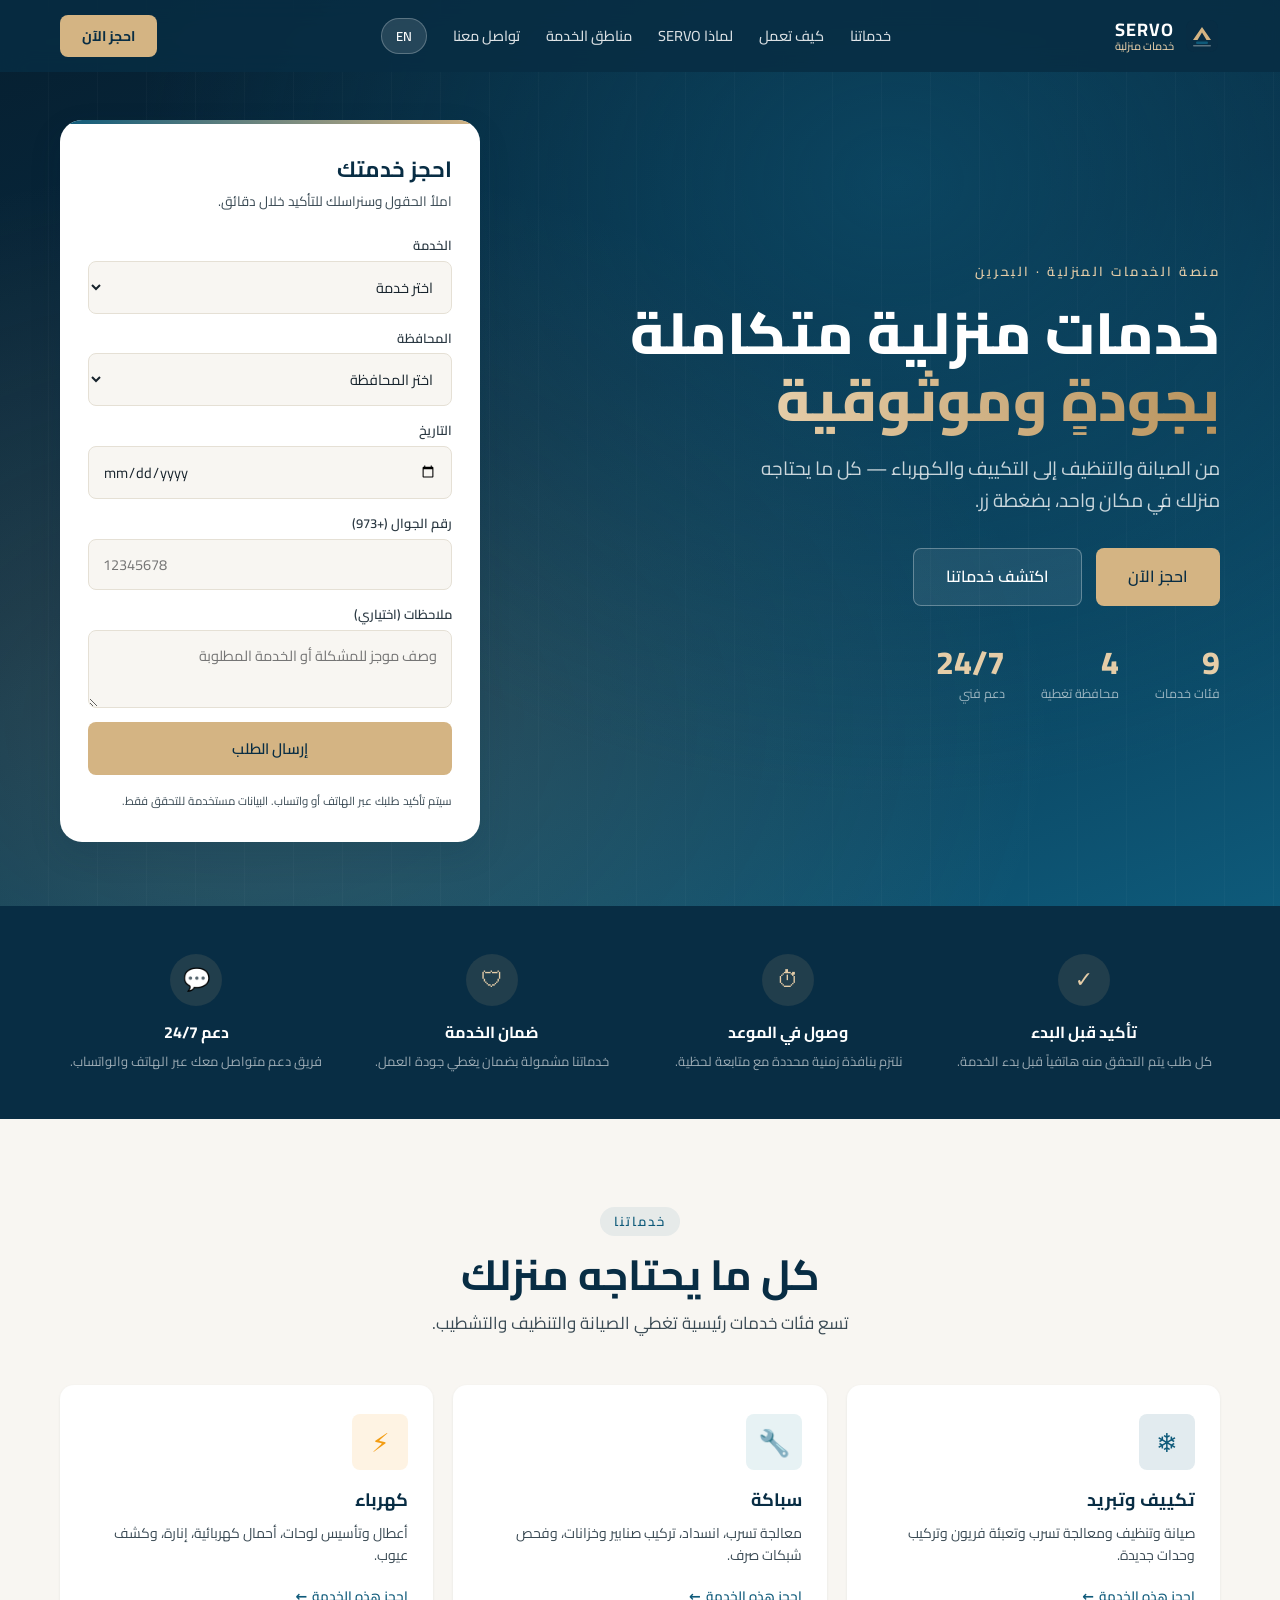
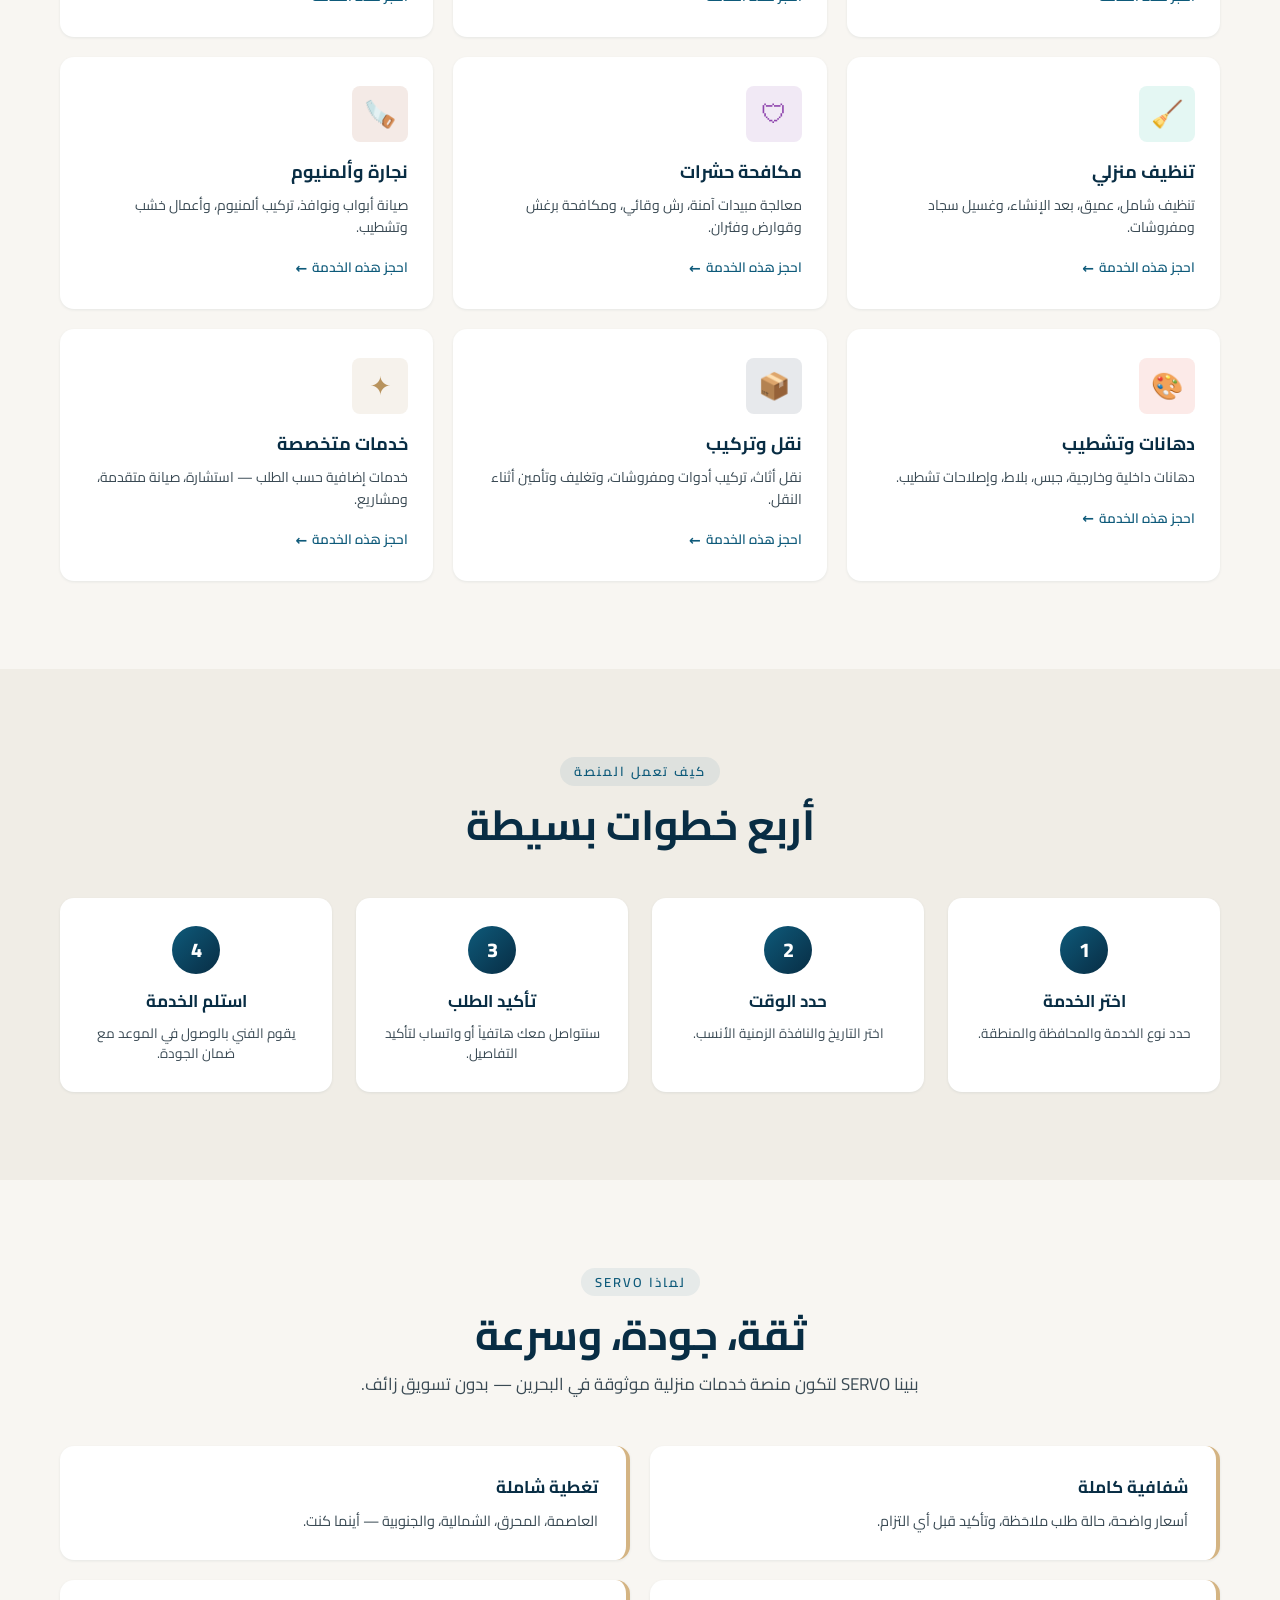
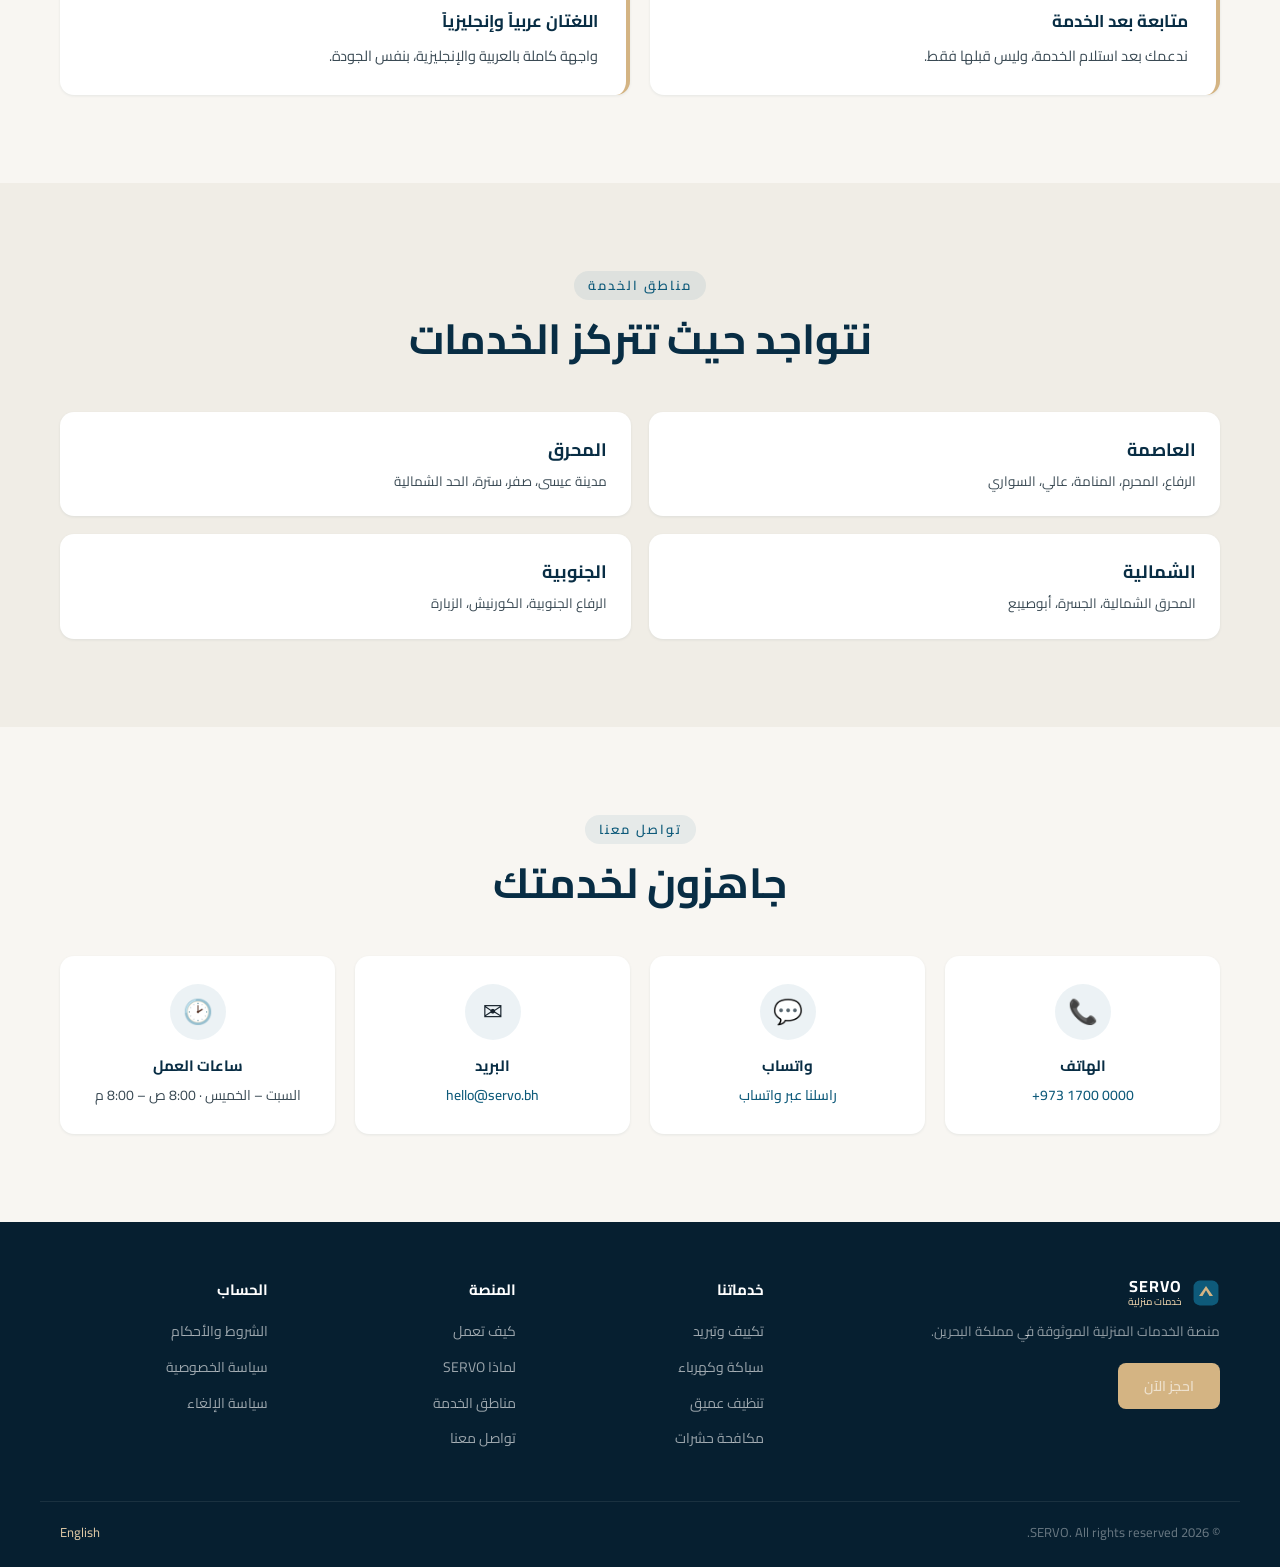
==== index.html @ f0cd1ce0 "init: SERVO homepage (AR+EN), booking widget, full design system" ====
<!DOCTYPE html>
<html lang="ar" dir="rtl">
<head>
  <meta charset="UTF-8" />
  <meta name="viewport" content="width=device-width, initial-scale=1.0" />
  <title>SERVO | خدمات منزلية متكاملة — البحرين</title>
  <meta name="description" content="SERVO — منصة خدمات منزلية متكاملة في البحرين. تكييف، سباكة، كهرباء، تنظيف، مكافحة حشرات، وخدمات أخرى. احجز الآن واحصل على خدمة موثوقة." />
  <link rel="preconnect" href="https://fonts.googleapis.com" />
  <link rel="preconnect" href="https://fonts.gstatic.com" crossorigin />
  <link href="https://fonts.googleapis.com/css2?family=Cairo:wght@400;500;600;700;800&family=Montserrat:wght@400;500;600;700&display=swap" rel="stylesheet" />
  <link rel="stylesheet" href="css/main.css" />
</head>
<body class="page-ar">

  <!-- ===== TOP NAV ===== -->
  <header class="site-header" id="siteHeader">
    <nav class="nav container">
      <a href="#" class="brand" aria-label="SERVO Home">
        <span class="brand-mark">
          <svg width="36" height="36" viewBox="0 0 36 36" fill="none" xmlns="http://www.w3.org/2000/svg" aria-hidden="true">
            <rect x="2" y="2" width="32" height="32" rx="8" fill="#082D44"/>
            <path d="M18 9 L27 22 H22.5 L18 14.5 L13.5 22 H9 L18 9 Z" fill="#D4B483"/>
            <rect x="12" y="23.5" width="12" height="2.5" rx="1.25" fill="#0E5A7A"/>
            <rect x="9" y="27" width="18" height="1.5" rx="0.75" fill="#F8F6F2" opacity="0.35"/>
          </svg>
        </span>
        <span class="brand-text">
          <strong>SERVO</strong>
          <small>خدمات منزلية</small>
        </span>
      </a>
      <button class="nav-toggle" id="navToggle" aria-label="فتح القائمة" aria-expanded="false">
        <span></span><span></span><span></span>
      </button>
      <div class="nav-links" id="navLinks">
        <a href="#services">خدماتنا</a>
        <a href="#how">كيف تعمل</a>
        <a href="#why">لماذا SERVO</a>
        <a href="#areas">مناطق الخدمة</a>
        <a href="#contact">تواصل معنا</a>
        <button class="lang-btn" id="arEnToggle" type="button">EN</button>
      </div>
      <a href="#booking" class="nav-cta">احجز الآن</a>
    </nav>
    <div class="nav-drawer" id="navDrawer">
      <a href="#services">خدماتنا</a>
      <a href="#how">كيف تعمل</a>
      <a href="#why">لماذا SERVO</a>
      <a href="#areas">مناطق الخدمة</a>
      <a href="#contact">تواصل معنا</a>
      <button class="lang-btn" type="button" onclick="location.href='en.html'">الإنجليزية</button>
    </div>
  </header>

  <main>

  <!-- ===== HERO ===== -->
  <section class="hero" id="top">
    <div class="hero-bg" aria-hidden="true"></div>
    <div class="container hero-inner">
      <div class="hero-copy">
        <span class="hero-eyebrow">منصة الخدمات المنزلية · البحرين</span>
        <h1>خدمات منزلية متكاملة<br/><span class="grad">بجودةٍ وموثوقية</span></h1>
        <p class="hero-sub">من الصيانة والتنظيف إلى التكييف والكهرباء — كل ما يحتاجه منزلك في مكان واحد، بضغطة زر.</p>
        <div class="hero-actions">
          <a href="#booking" class="btn btn-primary btn-lg">احجز الآن</a>
          <a href="#services" class="btn btn-ghost btn-lg">اكتشف خدماتنا</a>
        </div>
        <ul class="hero-stats" aria-label="مؤشرات الجودة">
          <li><strong>9</strong><span>فئات خدمات</span></li>
          <li><strong>4</strong><span>محافظة تغطية</span></li>
          <li><strong>24/7</strong><span>دعم فني</span></li>
        </ul>
      </div>

      <!-- Booking widget in hero -->
      <div class="hero-card" id="booking">
        <div class="hero-card-head">
          <h2>احجز خدمتك</h2>
          <p>املأ الحقول وسنراسلك للتأكيد خلال دقائق.</p>
        </div>
        <form id="heroBookingForm" class="hero-form" novalidate>
          <div class="field">
            <label for="bkService">الخدمة</label>
            <select id="bkService" required>
              <option value="" disabled selected>اختر خدمة</option>
              <option value="ac">تكييف وتبريد</option>
              <option value="plumbing">سباكة</option>
              <option value="electrical">كهرباء</option>
              <option value="cleaning">تنظيف منزلي</option>
              <option value="pest">مكافحة حشرات</option>
              <option value="carpentry">نجارة وألمنيوم</option>
              <option value="painting">دهانات وتشطيب</option>
              <option value="moving">نقل وتركيب</option>
              <option value="specialized">خدمات متخصصة</option>
            </select>
          </div>
          <div class="field">
            <label for="bkArea">المحافظة</label>
            <select id="bkArea" required>
              <option value="" disabled selected>اختر المحافظة</option>
              <option value="capital">العاصمة</option>
              <option value="muharraq">محرق</option>
              <option value="northern">الشمالية</option>
              <option value="southern">الجنوبية</option>
            </select>
          </div>
          <div class="field">
            <label for="bkDate">التاريخ</label>
            <input type="date" id="bkDate" required />
          </div>
          <div class="field">
            <label for="bkPhone">رقم الجوال (+973)</label>
            <input type="tel" id="bkPhone" inputmode="numeric" maxlength="8" placeholder="12345678" required pattern="\d{8}" />
          </div>
          <div class="field">
            <label for="bkNotes">ملاحظات (اختياري)</label>
            <textarea id="bkNotes" rows="2" placeholder="وصف موجز للمشكلة أو الخدمة المطلوبة"></textarea>
          </div>
          <button type="submit" class="btn btn-primary btn-block" id="bkSubmit">إرسال الطلب</button>
          <p class="field-note">سيتم تأكيد طلبك عبر الهاتف أو واتساب. البيانات مستخدمة للتحقق فقط.</p>
        </form>
      </div>
    </div>
  </section>

  <!-- ===== TRUST STRIP ===== -->
  <section class="trust" aria-label="لماذا تثق بنا">
    <div class="container trust-grid">
      <div class="trust-item">
        <span class="trust-icon">✓</span>
        <h3>تأكيد قبل البدء</h3>
        <p>كل طلب يتم التحقق منه هاتفياً قبل بدء الخدمة.</p>
      </div>
      <div class="trust-item">
        <span class="trust-icon">⏱</span>
        <h3>وصول في الموعد</h3>
        <p>نلتزم بنافذة زمنية محددة مع متابعة لحظية.</p>
      </div>
      <div class="trust-item">
        <span class="trust-icon">🛡</span>
        <h3>ضمان الخدمة</h3>
        <p>خدماتنا مشمولة بضمان يغطي جودة العمل.</p>
      </div>
      <div class="trust-item">
        <span class="trust-icon">💬</span>
        <h3>دعم 24/7</h3>
        <p>فريق دعم متواصل معك عبر الهاتف والواتساب.</p>
      </div>
    </div>
  </section>

  <!-- ===== SERVICES ===== -->
  <section class="section" id="services">
    <div class="container">
      <div class="sec-head">
        <span class="sec-eyebrow">خدماتنا</span>
        <h2>كل ما يحتاجه منزلك</h2>
        <p>تسع فئات خدمات رئيسية تغطي الصيانة والتنظيف والتشطيب.</p>
      </div>
      <div class="services-grid">
        <article class="svc-card" data-svc="ac">
          <div class="svc-ico" aria-hidden="true">❄</div>
          <h3>تكييف وتبريد</h3>
          <p>صيانة وتنظيف ومعالجة تسرب وتعبئة فريون وتركيب وحدات جديدة.</p>
          <a href="#booking" class="svc-link" data-svc="ac">احجز هذه الخدمة</a>
        </article>
        <article class="svc-card" data-svc="plumbing">
          <div class="svc-ico" aria-hidden="true">🔧</div>
          <h3>سباكة</h3>
          <p>معالجة تسرب، انسداد، تركيب صنابير وخزانات، وفحص شبكات صرف.</p>
          <a href="#booking" class="svc-link" data-svc="plumbing">احجز هذه الخدمة</a>
        </article>
        <article class="svc-card" data-svc="electrical">
          <div class="svc-ico" aria-hidden="true">⚡</div>
          <h3>كهرباء</h3>
          <p>أعطال وتأسيس لوحات، أحمال كهربائية، إنارة، وكشف عيوب.</p>
          <a href="#booking" class="svc-link" data-svc="electrical">احجز هذه الخدمة</a>
        </article>
        <article class="svc-card" data-svc="cleaning">
          <div class="svc-ico" aria-hidden="true">🧹</div>
          <h3>تنظيف منزلي</h3>
          <p>تنظيف شامل، عميق، بعد الإنشاء، وغسيل سجاد ومفروشات.</p>
          <a href="#booking" class="svc-link" data-svc="cleaning">احجز هذه الخدمة</a>
        </article>
        <article class="svc-card" data-svc="pest">
          <div class="svc-ico" aria-hidden="true">🛡</div>
          <h3>مكافحة حشرات</h3>
          <p>معالجة مبيدات آمنة، رش وقائي، ومكافحة برغش وقوارض وفئران.</p>
          <a href="#booking" class="svc-link" data-svc="pest">احجز هذه الخدمة</a>
        </article>
        <article class="svc-card" data-svc="carpentry">
          <div class="svc-ico" aria-hidden="true">🪚</div>
          <h3>نجارة وألمنيوم</h3>
          <p>صيانة أبواب ونوافذ، تركيب ألمنيوم، وأعمال خشب وتشطيب.</p>
          <a href="#booking" class="svc-link" data-svc="carpentry">احجز هذه الخدمة</a>
        </article>
        <article class="svc-card" data-svc="painting">
          <div class="svc-ico" aria-hidden="true">🎨</div>
          <h3>دهانات وتشطيب</h3>
          <p>دهانات داخلية وخارجية، جبس، بلاط، وإصلاحات تشطيب.</p>
          <a href="#booking" class="svc-link" data-svc="painting">احجز هذه الخدمة</a>
        </article>
        <article class="svc-card" data-svc="moving">
          <div class="svc-ico" aria-hidden="true">📦</div>
          <h3>نقل وتركيب</h3>
          <p>نقل أثاث، تركيب أدوات ومفروشات، وتغليف وتأمين أثناء النقل.</p>
          <a href="#booking" class="svc-link" data-svc="moving">احجز هذه الخدمة</a>
        </article>
        <article class="svc-card" data-svc="specialized">
          <div class="svc-ico" aria-hidden="true">✦</div>
          <h3>خدمات متخصصة</h3>
          <p>خدمات إضافية حسب الطلب — استشارة، صيانة متقدمة، ومشاريع.</p>
          <a href="#booking" class="svc-link" data-svc="specialized">احجز هذه الخدمة</a>
        </article>
      </div>
    </div>
  </section>

  <!-- ===== HOW IT WORKS ===== -->
  <section class="section section-alt" id="how">
    <div class="container">
      <div class="sec-head">
        <span class="sec-eyebrow">كيف تعمل المنصة</span>
        <h2>أربع خطوات بسيطة</h2>
      </div>
      <ol class="steps">
        <li class="step">
          <span class="step-num">1</span>
          <h3>اختر الخدمة</h3>
          <p>حدد نوع الخدمة والمحافظة والمنطقة.</p>
        </li>
        <li class="step">
          <span class="step-num">2</span>
          <h3>حدد الوقت</h3>
          <p>اختر التاريخ والنافذة الزمنية الأنسب.</p>
        </li>
        <li class="step">
          <span class="step-num">3</span>
          <h3>تأكيد الطلب</h3>
          <p>سنتواصل معك هاتفياً أو واتساب لتأكيد التفاصيل.</p>
        </li>
        <li class="step">
          <span class="step-num">4</span>
          <h3>استلم الخدمة</h3>
          <p>يقوم الفني بالوصول في الموعد مع ضمان الجودة.</p>
        </li>
      </ol>
    </div>
  </section>

  <!-- ===== WHY ===== -->
  <section class="section" id="why">
    <div class="container">
      <div class="sec-head">
        <span class="sec-eyebrow">لماذا SERVO</span>
        <h2>ثقة، جودة، وسرعة</h2>
        <p>بنينا SERVO لتكون منصة خدمات منزلية موثوقة في البحرين — بدون تسويق زائف.</p>
      </div>
      <div class="why-grid">
        <div class="why-item">
          <h3>شفافية كاملة</h3>
          <p>أسعار واضحة، حالة طلب ملاحَظة، وتأكيد قبل أي التزام.</p>
        </div>
        <div class="why-item">
          <h3>تغطية شاملة</h3>
          <p>العاصمة، المحرق، الشمالية، والجنوبية — أينما كنت.</p>
        </div>
        <div class="why-item">
          <h3>متابعة بعد الخدمة</h3>
          <p>ندعمك بعد استلام الخدمة، وليس قبلها فقط.</p>
        </div>
        <div class="why-item">
          <h3>اللغتان عربياً وإنجليزياً</h3>
          <p>واجهة كاملة بالعربية والإنجليزية، بنفس الجودة.</p>
        </div>
      </div>
    </div>
  </section>

  <!-- ===== AREAS ===== -->
  <section class="section section-alt" id="areas">
    <div class="container">
      <div class="sec-head">
        <span class="sec-eyebrow">مناطق الخدمة</span>
        <h2>نتواجد حيث تتركز الخدمات</h2>
      </div>
      <div class="areas-grid">
        <div class="area"><h3>العاصمة</h3><p>الرفاع، المحرم، المنامة، عالي، السواري</p></div>
        <div class="area"><h3>المحرق</h3><p>مدينة عيسى، صفر، سترة، الحد الشمالية</p></div>
        <div class="area"><h3>الشمالية</h3><p>المحرق الشمالية، الجسرة، أبوصيبع</p></div>
        <div class="area"><h3>الجنوبية</h3><p>الرفاع الجنوبية، الكورنيش، الزبارة</p></div>
      </div>
    </div>
  </section>

  <!-- ===== CONTACT ===== -->
  <section class="section" id="contact">
    <div class="container contact">
      <div class="sec-head sec-center">
        <span class="sec-eyebrow">تواصل معنا</span>
        <h2>جاهزون لخدمتك</h2>
      </div>
      <div class="contact-grid">
        <div class="contact-item">
          <span class="c-ico">📞</span>
          <h3>الهاتف</h3>
          <p><a href="tel:+973-1700-0000" dir="ltr" style="unicode-bidi:plaintext;">+973 1700 0000</a></p>
        </div>
        <div class="contact-item">
          <span class="c-ico">💬</span>
          <h3>واتساب</h3>
          <p><a href="https://wa.me/97317000000" target="_blank" rel="noopener">راسلنا عبر واتساب</a></p>
        </div>
        <div class="contact-item">
          <span class="c-ico">✉</span>
          <h3>البريد</h3>
          <p><a href="mailto:hello@servo.bh">hello@servo.bh</a></p>
        </div>
        <div class="contact-item">
          <span class="c-ico">🕑</span>
          <h3>ساعات العمل</h3>
          <p>السبت – الخميس · 8:00 ص – 8:00 م</p>
        </div>
      </div>
    </div>
  </section>

  </main>

  <!-- ===== FOOTER ===== -->
  <footer class="site-footer">
    <div class="container footer-grid">
      <div class="f-col f-brand">
        <div class="brand brand-sm">
          <span class="brand-mark">
            <svg width="28" height="28" viewBox="0 0 36 36" fill="none" xmlns="http://www.w3.org/2000/svg" aria-hidden="true">
              <rect x="2" y="2" width="32" height="32" rx="8" fill="#0E5A7A"/>
              <path d="M18 9 L27 22 H22.5 L18 14.5 L13.5 22 H9 L18 9 Z" fill="#D4B483"/>
            </svg>
          </span>
          <span class="brand-text"><strong>SERVO</strong><small>خدمات منزلية</small></span>
        </div>
        <p class="f-tag">منصة الخدمات المنزلية الموثوقة في مملكة البحرين.</p>
        <div class="f-cta"><a href="#booking" class="btn btn-primary">احجز الآن</a></div>
      </div>
      <div class="f-col">
        <h4>خدماتنا</h4>
        <ul>
          <li><a href="#services">تكييف وتبريد</a></li>
          <li><a href="#services">سباكة وكهرباء</a></li>
          <li><a href="#services">تنظيف عميق</a></li>
          <li><a href="#services">مكافحة حشرات</a></li>
        </ul>
      </div>
      <div class="f-col">
        <h4>المنصة</h4>
        <ul>
          <li><a href="#how">كيف تعمل</a></li>
          <li><a href="#why">لماذا SERVO</a></li>
          <li><a href="#areas">مناطق الخدمة</a></li>
          <li><a href="#contact">تواصل معنا</a></li>
        </ul>
      </div>
      <div class="f-col">
        <h4>الحساب</h4>
        <ul>
          <li><a href="#">الشروط والأحكام</a></li>
          <li><a href="#">سياسة الخصوصية</a></li>
          <li><a href="#">سياسة الإلغاء</a></li>
        </ul>
      </div>
    </div>
    <div class="f-bottom container">
      <p>© 2026 SERVO. All rights reserved.</p>
      <p class="f-en"><a href="en.html">English</a></p>
    </div>
  </footer>

  <script src="js/main.js"></script>
</body>
</html>
---- css/main.css ----
:root {
  --navy: #082D44;
  --teal: #0E5A7A;
  --sand: #D4B483;
  --warm: #F8F6F2;
  --charcoal: #17232C;
  --navy-700: #0A3A54;
  --navy-800: #082D44;
  --navy-900: #061F30;
  --teal-400: #3B8FA6;
  --sand-300: #E5CDA8;
  --sand-400: #D4B483;
  --sand-500: #B8935D;
  --warm-100: #F8F6F2;
  --warm-200: #F0EDE6;
  --warm-300: #E5E0D5;
  --charcoal-600: #3A4A54;
  --charcoal-700: #2A3842;
  --charcoal-800: #17232C;
  --white: #FFFFFF;
  --error: #C0392B;
  --success: #1E8E5A;
  --info: #2980B9;

  --font-en: 'Montserrat', system-ui, sans-serif;
  --font-ar: 'Cairo', system-ui, sans-serif;

  --shadow-sm: 0 1px 3px rgba(8,45,68,0.08);
  --shadow-md: 0 4px 16px rgba(8,45,68,0.10);
  --shadow-lg: 0 12px 32px rgba(8,45,68,0.14);

  --radius-sm: 8px;
  --radius-md: 14px;
  --radius-lg: 22px;

  --container: 1200px;
  --header-h: 72px;
}

*, *::before, *::after { box-sizing: border-box; margin: 0; padding: 0; }

html { scroll-behavior: smooth; }

body {
  font-family: var(--font-en);
  background: var(--warm-100);
  color: var(--charcoal-800);
  line-height: 1.6;
  -webkit-font-smoothing: antialiased;
  font-size: 16px;
}

body.page-ar {
  font-family: var(--font-ar);
}

/* ===== LAYOUT ===== */
.container {
  width: 100%;
  max-width: var(--container);
  margin-inline: auto;
  padding-inline: 20px;
}

.section {
  padding: 88px 0;
}

.section-alt {
  background: var(--warm-200);
}

.sec-head {
  text-align: center;
  margin-bottom: 48px;
  max-width: 680px;
  margin-inline: auto;
}

.sec-eyebrow {
  display: inline-block;
  font-size: 13px;
  font-weight: 600;
  letter-spacing: 2px;
  text-transform: uppercase;
  color: var(--teal);
  background: rgba(14,90,122,0.08);
  padding: 4px 14px;
  border-radius: 20px;
  margin-bottom: 14px;
}

.sec-head h2 {
  font-size: clamp(28px, 4.5vw, 42px);
  font-weight: 700;
  color: var(--navy);
  line-height: 1.2;
}

.sec-head p {
  color: var(--charcoal-600);
  margin-top: 10px;
  font-size: 17px;
}

/* ===== HEADER ===== */
.site-header {
  position: fixed;
  top: 0; left: 0; right: 0;
  height: var(--header-h);
  background: rgba(8,45,68,0.85);
  backdrop-filter: blur(12px);
  -webkit-backdrop-filter: blur(12px);
  z-index: 100;
  transition: background 0.3s ease;
}

.site-header.scrolled {
  background: var(--navy);
  box-shadow: var(--shadow-md);
}

.nav {
  height: var(--header-h);
  display: flex;
  align-items: center;
  justify-content: space-between;
  gap: 24px;
}

.brand {
  display: flex;
  align-items: center;
  gap: 10px;
  text-decoration: none;
}

.brand-mark svg { display: block; }

.brand-text {
  display: flex;
  flex-direction: column;
  line-height: 1.1;
}

.brand-text strong {
  color: var(--white);
  font-size: 18px;
  font-weight: 700;
  letter-spacing: 1px;
}

.brand-text small {
  color: var(--sand-300);
  font-size: 11px;
  font-weight: 500;
}

.brand-sm .brand-text strong { font-size: 16px; }
.brand-sm .brand-text small { font-size: 10px; }

.nav-links {
  display: flex;
  align-items: center;
  gap: 26px;
}

.nav-links a {
  color: rgba(255,255,255,0.85);
  text-decoration: none;
  font-size: 14.5px;
  font-weight: 500;
  transition: color 0.2s;
}

.nav-links a:hover { color: var(--sand-300); }

.lang-btn {
  background: rgba(255,255,255,0.12);
  border: 1px solid rgba(255,255,255,0.25);
  color: var(--white);
  font-family: inherit;
  font-size: 13px;
  font-weight: 600;
  padding: 5px 14px;
  border-radius: 20px;
  cursor: pointer;
  transition: background 0.2s;
}

.lang-btn:hover { background: rgba(255,255,255,0.22); }

.nav-cta {
  background: var(--sand-400);
  color: var(--navy);
  text-decoration: none;
  font-size: 14px;
  font-weight: 700;
  padding: 10px 22px;
  border-radius: var(--radius-sm);
  transition: background 0.2s, transform 0.2s;
}

.nav-cta:hover {
  background: var(--sand-300);
  transform: translateY(-1px);
}

.nav-toggle {
  display: none;
  flex-direction: column;
  gap: 5px;
  background: none;
  border: none;
  cursor: pointer;
  padding: 6px;
}

.nav-toggle span {
  width: 24px;
  height: 2.5px;
  background: var(--white);
  border-radius: 2px;
  transition: transform 0.3s, opacity 0.3s;
}

.nav-toggle[aria-expanded="true"] span:nth-child(1) {
  transform: translateY(7.5px) rotate(45deg);
}
.nav-toggle[aria-expanded="true"] span:nth-child(2) {
  opacity: 0;
}
.nav-toggle[aria-expanded="true"] span:nth-child(3) {
  transform: translateY(-7.5px) rotate(-45deg);
}

.nav-drawer {
  display: none;
  flex-direction: column;
  gap: 0;
  background: var(--navy-900);
  padding: 0 20px 24px;
  overflow: hidden;
  max-height: 0;
  transition: max-height 0.35s ease, padding 0.35s ease;
}

.nav-drawer.open {
  max-height: 400px;
  padding: 8px 20px 24px;
}

.nav-drawer a, .nav-drawer .lang-btn {
  color: rgba(255,255,255,0.85);
  text-decoration: none;
  font-size: 16px;
  font-weight: 500;
  padding: 12px 0;
  border-bottom: 1px solid rgba(255,255,255,0.08);
  display: block;
}

.nav-drawer a:hover { color: var(--sand-300); }

.nav-drawer .lang-btn {
  background: none;
  border: none;
  width: 100%;
  text-align: start;
  font-size: 15px;
}

/* ===== HERO ===== */
.hero {
  position: relative;
  min-height: calc(100vh - var(--header-h));
  padding: calc(var(--header-h) + 48px) 0 64px;
  overflow: hidden;
  display: flex;
  align-items: center;
}

.hero-bg {
  position: absolute;
  inset: 0;
  background:
    radial-gradient(ellipse at 70% 20%, rgba(14,90,122,0.55) 0%, transparent 60%),
    radial-gradient(ellipse at 20% 80%, rgba(212,180,131,0.18) 0%, transparent 55%),
    linear-gradient(160deg, var(--navy-900) 0%, var(--navy) 45%, var(--teal) 100%);
  z-index: 0;
}

.hero-bg::after {
  content: '';
  position: absolute;
  inset: 0;
  background-image:
    repeating-linear-gradient(
      90deg,
      transparent,
      transparent 48px,
      rgba(255,255,255,0.025) 48px,
      rgba(255,255,255,0.025) 49px
    );
}

.hero-inner {
  position: relative;
  z-index: 1;
  display: grid;
  grid-template-columns: 1fr 420px;
  gap: 48px;
  align-items: center;
}

.hero-eyebrow {
  display: inline-block;
  font-size: 13px;
  font-weight: 600;
  letter-spacing: 2.5px;
  text-transform: uppercase;
  color: var(--sand-300);
  margin-bottom: 18px;
  opacity: 0;
  animation: fadeUp 0.6s 0.1s ease forwards;
}

.hero-copy h1 {
  font-size: clamp(34px, 5.5vw, 58px);
  font-weight: 800;
  color: var(--white);
  line-height: 1.15;
  margin-bottom: 18px;
  opacity: 0;
  animation: fadeUp 0.6s 0.25s ease forwards;
}

.hero-copy h1 .grad {
  background: linear-gradient(90deg, var(--sand-300), var(--sand-500));
  -webkit-background-clip: text;
  background-clip: text;
  -webkit-text-fill-color: transparent;
}

.hero-sub {
  color: rgba(255,255,255,0.78);
  font-size: clamp(15px, 2vw, 19px);
  line-height: 1.7;
  margin-bottom: 32px;
  max-width: 500px;
  opacity: 0;
  animation: fadeUp 0.6s 0.4s ease forwards;
}

.hero-actions {
  display: flex;
  gap: 14px;
  flex-wrap: wrap;
  margin-bottom: 40px;
  opacity: 0;
  animation: fadeUp 0.6s 0.55s ease forwards;
}

.hero-stats {
  display: flex;
  gap: 36px;
  list-style: none;
  opacity: 0;
  animation: fadeUp 0.6s 0.7s ease forwards;
}

.hero-stats li {
  display: flex;
  flex-direction: column;
}

.hero-stats strong {
  font-size: 32px;
  font-weight: 800;
  color: var(--sand-300);
  line-height: 1;
}

.hero-stats span {
  font-size: 12.5px;
  color: rgba(255,255,255,0.6);
  margin-top: 6px;
}

/* ===== BUTTONS ===== */
.btn {
  display: inline-flex;
  align-items: center;
  justify-content: center;
  gap: 8px;
  font-family: inherit;
  font-weight: 600;
  font-size: 15px;
  padding: 12px 26px;
  border-radius: var(--radius-sm);
  border: none;
  cursor: pointer;
  text-decoration: none;
  transition: all 0.2s ease;
}

.btn-lg {
  padding: 15px 32px;
  font-size: 16px;
}

.btn-primary {
  background: var(--sand-400);
  color: var(--navy);
}

.btn-primary:hover {
  background: var(--sand-300);
  transform: translateY(-2px);
  box-shadow: var(--shadow-lg);
}

.btn-ghost {
  background: rgba(255,255,255,0.08);
  color: var(--white);
  border: 1.5px solid rgba(255,255,255,0.3);
}

.btn-ghost:hover {
  background: rgba(255,255,255,0.15);
  border-color: rgba(255,255,255,0.5);
}

.btn-block {
  width: 100%;
}

/* ===== HERO CARD / BOOKING ===== */
.hero-card {
  background: var(--white);
  border-radius: var(--radius-lg);
  box-shadow: var(--shadow-lg);
  padding: 32px 28px;
  opacity: 0;
  animation: fadeUp 0.6s 0.5s ease forwards;
  position: relative;
  overflow: hidden;
}

.hero-card::before {
  content: '';
  position: absolute;
  top: 0; left: 0; right: 0;
  height: 4px;
  background: linear-gradient(90deg, var(--teal), var(--sand-400));
}

.hero-card-head {
  margin-bottom: 22px;
}

.hero-card-head h2 {
  font-size: 22px;
  font-weight: 700;
  color: var(--navy);
}

.hero-card-head p {
  font-size: 13.5px;
  color: var(--charcoal-600);
  margin-top: 4px;
}

.hero-form {
  display: flex;
  flex-direction: column;
  gap: 14px;
}

.field {
  display: flex;
  flex-direction: column;
  gap: 5px;
}

.field label {
  font-size: 13px;
  font-weight: 600;
  color: var(--charcoal-700);
}

.field select,
.field input,
.field textarea {
  font-family: inherit;
  font-size: 14.5px;
  padding: 11px 14px;
  border: 1.5px solid var(--warm-300);
  border-radius: var(--radius-sm);
  background: var(--warm-100);
  color: var(--charcoal-800);
  transition: border-color 0.2s, box-shadow 0.2s;
  outline: none;
}

.field select:focus,
.field input:focus,
.field textarea:focus {
  border-color: var(--teal);
  box-shadow: 0 0 0 3px rgba(14,90,122,0.1);
}

.field input[type="tel"] {
  direction: ltr;
  text-align: start;
}

.field-note {
  font-size: 11.5px;
  color: var(--charcoal-600);
  line-height: 1.5;
  margin-top: 4px;
}

.form-success {
  background: rgba(30,142,90,0.08);
  border: 1.5px solid var(--success);
  border-radius: var(--radius-sm);
  padding: 16px;
  text-align: center;
}

.form-success strong {
  color: var(--success);
  display: block;
  font-size: 16px;
  margin-bottom: 4px;
}

.form-success p {
  font-size: 13px;
  color: var(--charcoal-600);
}

.form-success .ref {
  display: inline-block;
  background: var(--success);
  color: white;
  font-family: monospace;
  font-size: 14px;
  font-weight: 700;
  padding: 6px 14px;
  border-radius: 6px;
  margin: 8px 0;
}

/* ===== TRUST STRIP ===== */
.trust {
  background: var(--navy);
  padding: 48px 0;
}

.trust-grid {
  display: grid;
  grid-template-columns: repeat(4, 1fr);
  gap: 24px;
}

.trust-item {
  text-align: center;
}

.trust-icon {
  display: inline-flex;
  align-items: center;
  justify-content: center;
  width: 52px;
  height: 52px;
  border-radius: 50%;
  background: rgba(212,180,131,0.12);
  color: var(--sand-300);
  font-size: 22px;
  margin-bottom: 14px;
}

.trust-item h3 {
  color: var(--white);
  font-size: 16px;
  font-weight: 700;
  margin-bottom: 6px;
}

.trust-item p {
  color: rgba(255,255,255,0.6);
  font-size: 13px;
  line-height: 1.5;
}

/* ===== SERVICES ===== */
.services-grid {
  display: grid;
  grid-template-columns: repeat(3, 1fr);
  gap: 20px;
}

.svc-card {
  background: var(--white);
  border-radius: var(--radius-md);
  padding: 28px 24px;
  box-shadow: var(--shadow-sm);
  border: 1.5px solid transparent;
  transition: all 0.25s ease;
  cursor: pointer;
}

.svc-card:hover {
  transform: translateY(-4px);
  box-shadow: var(--shadow-md);
  border-color: var(--sand-400);
}

.svc-card[data-svc="ac"] { --accent: var(--teal); }
.svc-card[data-svc="plumbing"] { --accent: #3B8FA6; }
.svc-card[data-svc="electrical"] { --accent: #F39C12; }
.svc-card[data-svc="cleaning"] { --accent: #1ABC9C; }
.svc-card[data-svc="pest"] { --accent: #8E44AD; }
.svc-card[data-svc="carpentry"] { --accent: #A0522D; }
.svc-card[data-svc="painting"] { --accent: #E74C3C; }
.svc-card[data-svc="moving"] { --accent: #34495E; }
.svc-card[data-svc="specialized"] { --accent: var(--sand-500); }

.svc-ico {
  display: inline-flex;
  align-items: center;
  justify-content: center;
  width: 56px;
  height: 56px;
  border-radius: var(--radius-sm);
  font-size: 26px;
  margin-bottom: 16px;
  background: color-mix(in srgb, var(--accent) 12%, white);
  color: var(--accent);
}

.svc-card h3 {
  font-size: 18px;
  font-weight: 700;
  color: var(--navy);
  margin-bottom: 8px;
}

.svc-card p {
  font-size: 14px;
  color: var(--charcoal-600);
  line-height: 1.55;
  margin-bottom: 16px;
}

.svc-link {
  font-size: 13.5px;
  font-weight: 600;
  color: var(--teal);
  text-decoration: none;
  display: inline-flex;
  align-items: center;
  gap: 5px;
}

.svc-link::after {
  content: '\2192';
  font-size: 14px;
  transition: transform 0.2s;
}

.svc-link:hover::after {
  transform: translateX(4px);
}

body.page-ar .svc-link::after {
  content: '\2190';
}

body.page-ar .svc-link:hover::after {
  transform: translateX(-4px);
}

/* ===== HOW IT WORKS ===== */
.steps {
  display: grid;
  grid-template-columns: repeat(4, 1fr);
  gap: 24px;
  list-style: none;
}

.step {
  background: var(--white);
  border-radius: var(--radius-md);
  padding: 28px 22px;
  text-align: center;
  box-shadow: var(--shadow-sm);
  position: relative;
}

.step-num {
  display: inline-flex;
  align-items: center;
  justify-content: center;
  width: 48px;
  height: 48px;
  border-radius: 50%;
  background: linear-gradient(135deg, var(--teal), var(--navy));
  color: var(--white);
  font-size: 20px;
  font-weight: 800;
  margin-bottom: 14px;
}

.step h3 {
  font-size: 17px;
  font-weight: 700;
  color: var(--navy);
  margin-bottom: 8px;
}

.step p {
  font-size: 13.5px;
  color: var(--charcoal-600);
  line-height: 1.5;
}

/* ===== WHY ===== */
.why-grid {
  display: grid;
  grid-template-columns: repeat(2, 1fr);
  gap: 20px;
}

.why-item {
  background: var(--white);
  border-radius: var(--radius-md);
  padding: 28px;
  box-shadow: var(--shadow-sm);
  border-inline-start: 4px solid var(--sand-400);
}

.why-item h3 {
  font-size: 17px;
  font-weight: 700;
  color: var(--navy);
  margin-bottom: 8px;
}

.why-item p {
  font-size: 14.5px;
  color: var(--charcoal-600);
  line-height: 1.6;
}

/* ===== AREAS ===== */
.areas-grid {
  display: grid;
  grid-template-columns: repeat(2, 1fr);
  gap: 18px;
}

.area {
  background: var(--white);
  border-radius: var(--radius-md);
  padding: 24px;
  box-shadow: var(--shadow-sm);
  display: flex;
  flex-direction: column;
  gap: 6px;
}

.area h3 {
  font-size: 18px;
  font-weight: 700;
  color: var(--navy);
}

.area p {
  font-size: 13.5px;
  color: var(--charcoal-600);
}

/* ===== CONTACT ===== */
.contact-grid {
  display: grid;
  grid-template-columns: repeat(4, 1fr);
  gap: 20px;
}

.contact-item {
  background: var(--white);
  border-radius: var(--radius-md);
  padding: 28px 24px;
  text-align: center;
  box-shadow: var(--shadow-sm);
}

.c-ico {
  display: inline-flex;
  align-items: center;
  justify-content: center;
  width: 56px;
  height: 56px;
  border-radius: 50%;
  background: rgba(14,90,122,0.08);
  font-size: 24px;
  margin-bottom: 14px;
}

.contact-item h3 {
  font-size: 15px;
  font-weight: 700;
  color: var(--navy);
  margin-bottom: 6px;
}

.contact-item p {
  font-size: 14px;
  color: var(--charcoal-600);
}

.contact-item a {
  color: var(--teal);
  text-decoration: none;
  font-weight: 500;
}

.contact-item a:hover { text-decoration: underline; }

/* ===== FOOTER ===== */
.site-footer {
  background: var(--navy-900);
  color: rgba(255,255,255,0.7);
  padding: 56px 0 24px;
}

.footer-grid {
  display: grid;
  grid-template-columns: 2fr 1fr 1fr 1fr;
  gap: 40px;
  padding-bottom: 40px;
  border-bottom: 1px solid rgba(255,255,255,0.08);
}

.f-col h4 {
  color: var(--white);
  font-size: 15px;
  font-weight: 700;
  margin-bottom: 16px;
}

.f-col ul {
  list-style: none;
}

.f-col li {
  margin-bottom: 10px;
}

.f-col a {
  color: rgba(255,255,255,0.6);
  text-decoration: none;
  font-size: 14px;
  transition: color 0.2s;
}

.f-col a:hover { color: var(--sand-300); }

.f-tag {
  font-size: 13.5px;
  line-height: 1.6;
  margin: 14px 0 20px;
  color: rgba(255,255,255,0.55);
}

.f-bottom {
  display: flex;
  justify-content: space-between;
  align-items: center;
  padding-top: 20px;
  font-size: 13px;
  color: rgba(255,255,255,0.4);
}

.f-bottom a {
  color: var(--sand-300);
  text-decoration: none;
}

.f-bottom a:hover { text-decoration: underline; }

/* ===== ANIMATIONS ===== */
@keyframes fadeUp {
  from { opacity: 0; transform: translateY(20px); }
  to   { opacity: 1; transform: translateY(0); }
}

/* ===== RESPONSIVE ===== */
@media (max-width: 1024px) {
  .hero-inner {
    grid-template-columns: 1fr;
    gap: 36px;
  }

  .hero-card {
    max-width: 480px;
    margin-inline: auto;
  }

  .services-grid {
    grid-template-columns: repeat(2, 1fr);
  }

  .steps {
    grid-template-columns: repeat(2, 1fr);
  }

  .trust-grid {
    grid-template-columns: repeat(2, 1fr);
  }

  .contact-grid {
    grid-template-columns: repeat(2, 1fr);
  }
}

@media (max-width: 768px) {
  .nav-links {
    display: none;
  }

  .nav-cta {
    display: none;
  }

  .nav-toggle {
    display: flex;
  }

  .nav-drawer {
    display: flex;
  }

  .section {
    padding: 64px 0;
  }

  .services-grid {
    grid-template-columns: 1fr;
  }

  .steps {
    grid-template-columns: 1fr;
  }

  .why-grid {
    grid-template-columns: 1fr;
  }

  .areas-grid {
    grid-template-columns: 1fr;
  }

  .trust-grid {
    grid-template-columns: 1fr;
  }

  .contact-grid {
    grid-template-columns: 1fr;
  }

  .footer-grid {
    grid-template-columns: 1fr 1fr;
    gap: 28px;
  }

  .hero {
    padding-top: calc(var(--header-h) + 28px);
    min-height: auto;
  }

  .hero-stats {
    gap: 24px;
  }

  .hero-stats strong {
    font-size: 24px;
  }
}

@media (max-width: 480px) {
  .footer-grid {
    grid-template-columns: 1fr;
  }

  .f-bottom {
    flex-direction: column;
    gap: 10px;
    text-align: center;
  }
}
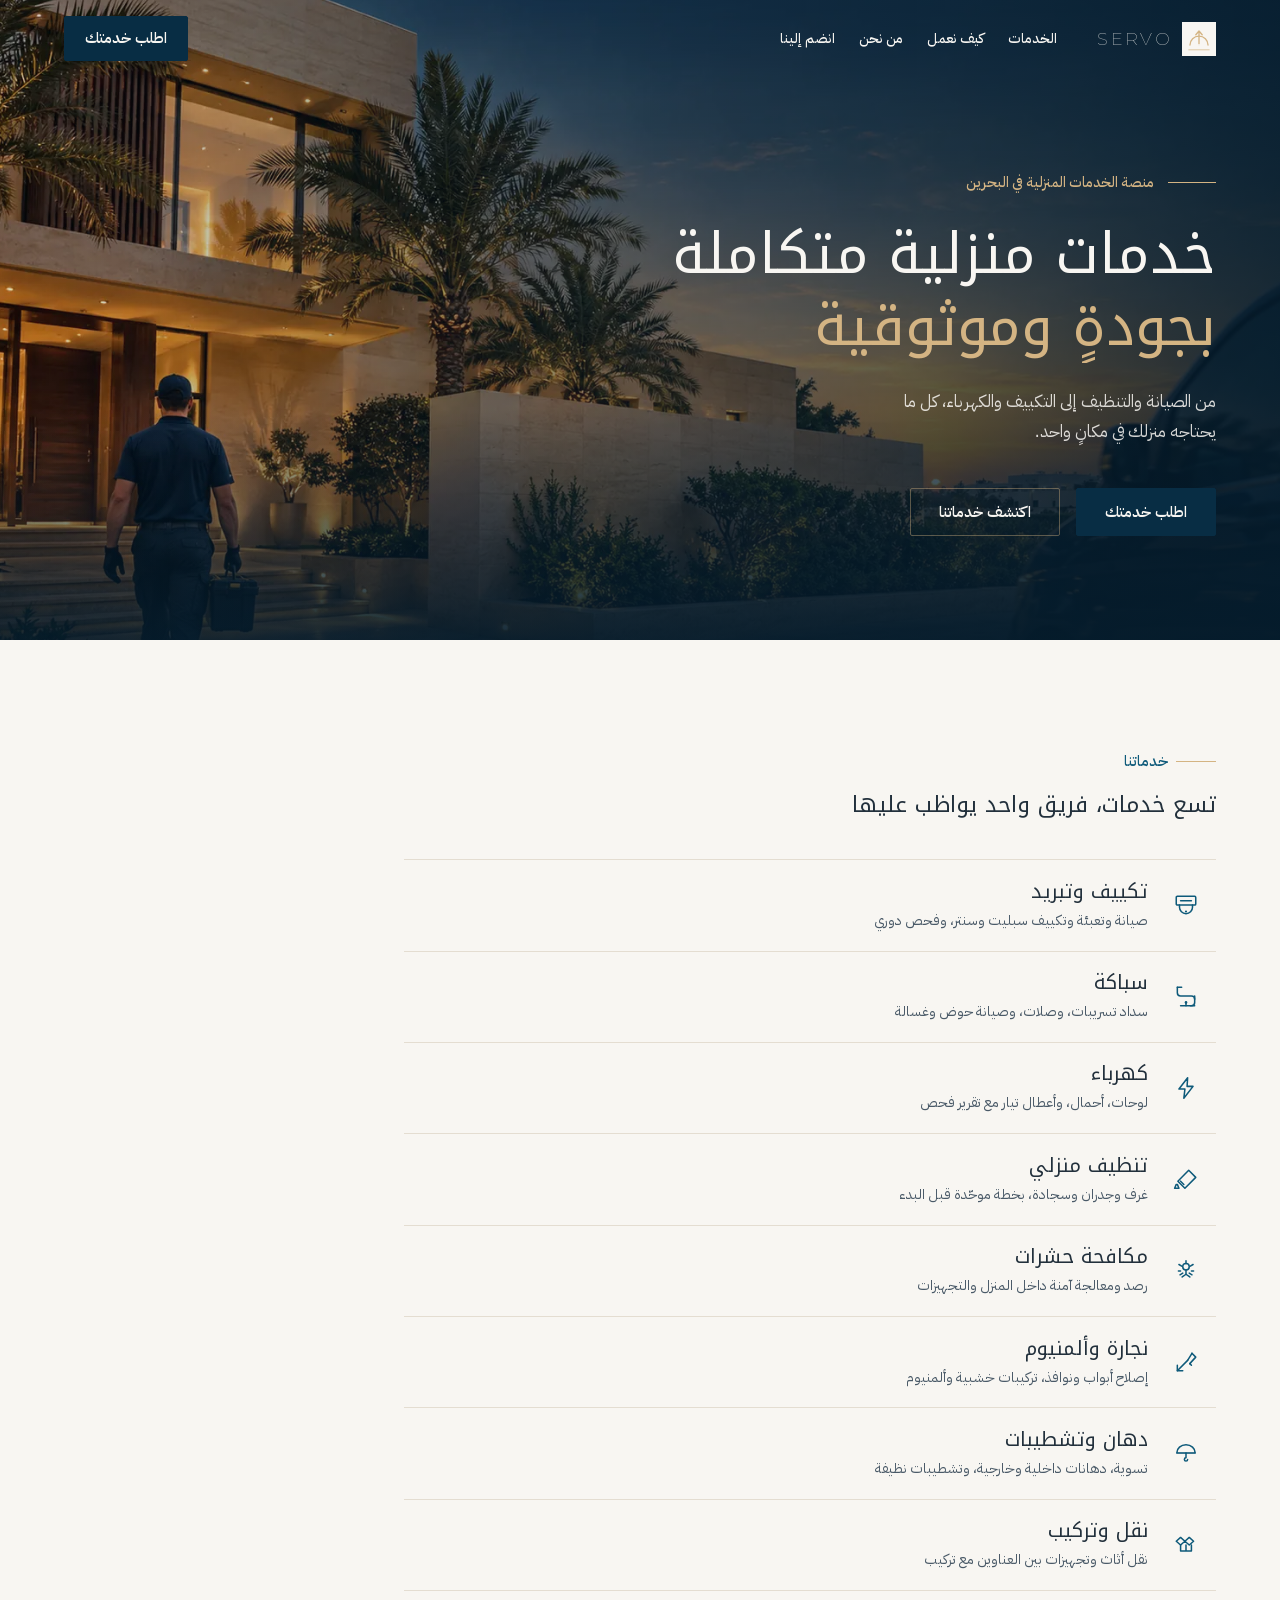
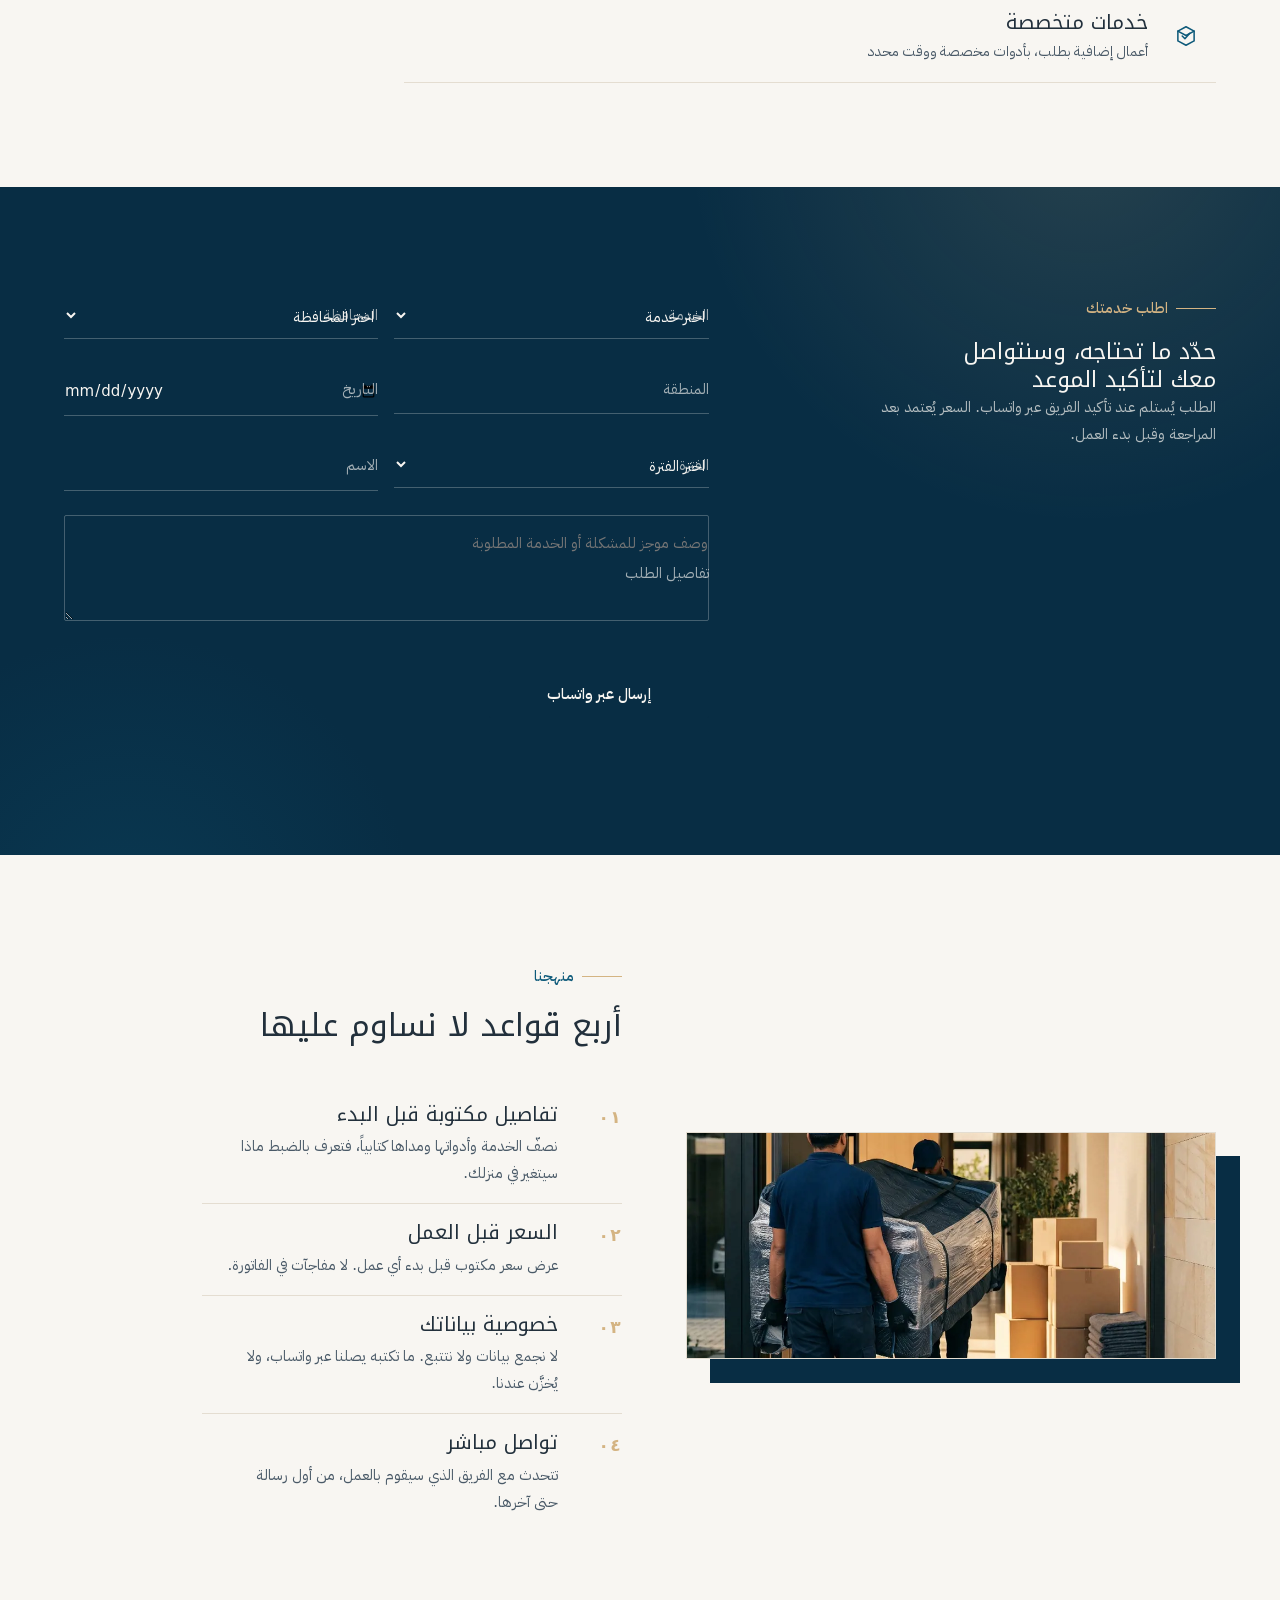
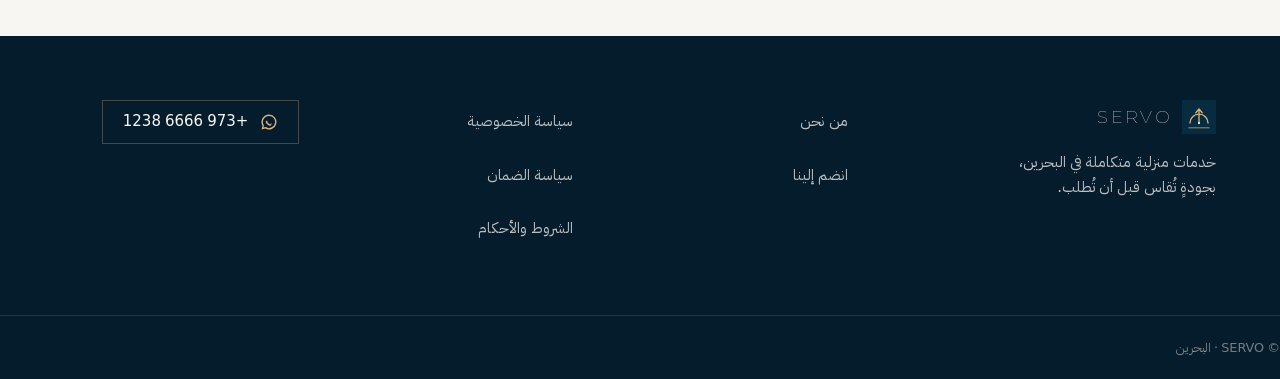
==== commit 21220f58: "تسليم النظام كامل: تصميم + صفحات + صور معالجة + ASSETS.md" ====
--- a/index.html
+++ b/index.html
@@ -1,382 +1,439 @@
 <!DOCTYPE html>
 <html lang="ar" dir="rtl">
 <head>
-  <meta charset="UTF-8" />
-  <meta name="viewport" content="width=device-width, initial-scale=1.0" />
-  <title>SERVO | خدمات منزلية متكاملة — البحرين</title>
-  <meta name="description" content="SERVO — منصة خدمات منزلية متكاملة في البحرين. تكييف، سباكة، كهرباء، تنظيف، مكافحة حشرات، وخدمات أخرى. احجز الآن واحصل على خدمة موثوقة." />
-  <link rel="preconnect" href="https://fonts.googleapis.com" />
-  <link rel="preconnect" href="https://fonts.gstatic.com" crossorigin />
-  <link href="https://fonts.googleapis.com/css2?family=Cairo:wght@400;500;600;700;800&family=Montserrat:wght@400;500;600;700&display=swap" rel="stylesheet" />
-  <link rel="stylesheet" href="css/main.css" />
-</head>
-<body class="page-ar">
-
-  <!-- ===== TOP NAV ===== -->
-  <header class="site-header" id="siteHeader">
-    <nav class="nav container">
-      <a href="#" class="brand" aria-label="SERVO Home">
-        <span class="brand-mark">
-          <svg width="36" height="36" viewBox="0 0 36 36" fill="none" xmlns="http://www.w3.org/2000/svg" aria-hidden="true">
-            <rect x="2" y="2" width="32" height="32" rx="8" fill="#082D44"/>
-            <path d="M18 9 L27 22 H22.5 L18 14.5 L13.5 22 H9 L18 9 Z" fill="#D4B483"/>
-            <rect x="12" y="23.5" width="12" height="2.5" rx="1.25" fill="#0E5A7A"/>
-            <rect x="9" y="27" width="18" height="1.5" rx="0.75" fill="#F8F6F2" opacity="0.35"/>
+  <meta charset="utf-8">
+  <meta name="viewport" content="width=device-width, initial-scale=1">
+  <title>سيرفو — خدمات منزلية متكاملة في البحرين</title>
+  <meta name="description" content="سيرفو منصة خدمات منزلية في البحرين: تكييف، سباكة، كهرباء، تنظيف، مكافحة حشرات، نجارة، دهان، نقل وتركيب. حدد الخدمة والموعد، وسيتواصل معك فريقنا.">
+  <meta name="theme-color" content="#082D44">
+  <meta property="og:type" content="website">
+  <meta property="og:locale" content="ar_BH">
+  <meta property="og:site_name" content="سيرفو">
+  <meta property="og:title" content="سيرفو — خدمات منزلية متكاملة في البحرين">
+  <meta property="og:description" content="من الصيانة والتنظيف إلى التكييف والكهرباء، كل ما يحتاجه منزلك في مكان واحد.">
+  <meta property="og:image" content="assets/img/gen/hero-1600.webp">
+  <link rel="icon" href="icons/favicon.svg" type="image/svg+xml">
+  <link rel="icon" href="icons/favicon-32.png" type="image/png" sizes="32x32">
+  <link rel="apple-touch-icon" href="icons/favicon-180.png">
+  <link rel="manifest" href="manifest.json">
+  <link rel="preconnect" href="assets/fonts/">
+  <link rel="preload" as="font" href="assets/fonts/noto-kufi-arabic-600-arabic.woff2" crossorigin>
+  <link rel="preload" as="font" href="assets/fonts/ibm-plex-sans-arabic-400-arabic.woff2" crossorigin>
+  <link rel="preload" as="image" href="assets/img/gen/hero-960.webp" fetchpriority="high">
+  <link rel="stylesheet" href="css/fonts.css">
+  <link rel="stylesheet" href="css/base.css">
+  <link rel="stylesheet" href="css/layout.css">
+  <link rel="stylesheet" href="css/components.css">
+  <link rel="stylesheet" href="css/icons.css">
+  </head>
+<body class="page-home">
+
+  <a class="skip" href="#main">تخطَّ إلى المحتوى</a>
+
+  <!-- ===== الشريط العلوي ===== -->
+  <header class="topbar" id="topbar">
+    <div class="topbar__inner container">
+      <a class="topbar__brand" href="#/" aria-label="سيرفو — الصفحة الرئيسية">
+        <span class="topbar__mark" aria-hidden="true">
+          <svg width="34" height="34" viewBox="0 0 64 64" fill="none">
+            <rect width="64" height="64" fill="currentColor" class="mark-bg"/>
+            <path d="M15 43.5 A17 17 0 0 1 49 43.5" stroke="#D4B483" stroke-width="2.5" stroke-linecap="round"/>
+            <line x1="32" y1="43.5" x2="32" y2="18" stroke="#D4B483" stroke-width="2.5" stroke-linecap="round"/>
+            <path d="M26 24 L32 17 L38 24" stroke="#D4B483" stroke-width="2.5" stroke-linecap="round" stroke-linejoin="round"/>
+            <circle cx="32" cy="43.5" r="2" fill="#F8F6F2"/>
+            <rect x="12" y="51" width="40" height="2.5" fill="#D4B483" opacity=".55"/>
           </svg>
         </span>
-        <span class="brand-text">
-          <strong>SERVO</strong>
-          <small>خدمات منزلية</small>
-        </span>
+        <span class="topbar__wordmark">SERVO</span>
       </a>
-      <button class="nav-toggle" id="navToggle" aria-label="فتح القائمة" aria-expanded="false">
-        <span></span><span></span><span></span>
+
+      <nav class="topbar__nav" aria-label="التنقل الرئيسي">
+        <a href="#services">الخدمات</a>
+        <a href="#process">كيف نعمل</a>
+        <a href="#about-link" data-route="about">من نحن</a>
+        <a href="#join-link" data-route="join">انضم إلينا</a>
+      </nav>
+
+      <a href="#request" class="btn btn--primary topbar__cta">اطلب خدمتك</a>
+
+      <button class="topbar__burger" id="burger" aria-label="فتح القائمة" aria-expanded="false">
+        <span></span><span></span>
       </button>
-      <div class="nav-links" id="navLinks">
-        <a href="#services">خدماتنا</a>
-        <a href="#how">كيف تعمل</a>
-        <a href="#why">لماذا SERVO</a>
-        <a href="#areas">مناطق الخدمة</a>
-        <a href="#contact">تواصل معنا</a>
-        <button class="lang-btn" id="arEnToggle" type="button">EN</button>
-      </div>
-      <a href="#booking" class="nav-cta">احجز الآن</a>
-    </nav>
-    <div class="nav-drawer" id="navDrawer">
-      <a href="#services">خدماتنا</a>
-      <a href="#how">كيف تعمل</a>
-      <a href="#why">لماذا SERVO</a>
-      <a href="#areas">مناطق الخدمة</a>
-      <a href="#contact">تواصل معنا</a>
-      <button class="lang-btn" type="button" onclick="location.href='en.html'">الإنجليزية</button>
     </div>
   </header>
 
-  <main>
-
-  <!-- ===== HERO ===== -->
-  <section class="hero" id="top">
-    <div class="hero-bg" aria-hidden="true"></div>
-    <div class="container hero-inner">
-      <div class="hero-copy">
-        <span class="hero-eyebrow">منصة الخدمات المنزلية · البحرين</span>
-        <h1>خدمات منزلية متكاملة<br/><span class="grad">بجودةٍ وموثوقية</span></h1>
-        <p class="hero-sub">من الصيانة والتنظيف إلى التكييف والكهرباء — كل ما يحتاجه منزلك في مكان واحد، بضغطة زر.</p>
-        <div class="hero-actions">
-          <a href="#booking" class="btn btn-primary btn-lg">احجز الآن</a>
-          <a href="#services" class="btn btn-ghost btn-lg">اكتشف خدماتنا</a>
+  <!-- قائمة الجوال بكشف دائري -->
+  <nav class="mobile-nav" id="mobileNav" aria-label="قائمة الجوال" hidden>
+    <div class="mobile-nav__panel">
+      <a href="#services">الخدمات</a>
+      <a href="#process">كيف نعمل</a>
+      <a href="#about-link" data-route="about">من نحن</a>
+      <a href="#join-link" data-route="join">انضم إلينا</a>
+      <a href="#privacy-link" data-route="privacy">سياسة الخصوصية</a>
+      <a href="#warranty-link" data-route="warranty">سياسة الضمان</a>
+      <a href="#terms-link" data-route="terms">الشروط والأحكام</a>
+      <a href="#request" class="btn btn--primary" data-close>اطلب خدمتك</a>
+      <a href="https://wa.me/97366661238" class="mobile-nav__wa">واتساب <span aria-hidden="true">◂</span></a>
+    </div>
+  </nav>
+
+  <main id="main">
+
+    <!-- ===== Hero ===== -->
+    <section class="hero" id="hero" aria-label="تقديم سيرفو">
+      <div class="hero__media" aria-hidden="true">
+        <picture>
+          <source srcset="assets/img/gen/hero-480.webp 480w, assets/img/gen/hero-960.webp 960w, assets/img/gen/hero-1600.webp 1600w"
+                  type="image/webp" sizes="100vw">
+          <img class="hero__img" src="assets/img/gen/hero-960.jpg"
+               srcset="assets/img/gen/hero-480.jpg 480w, assets/img/gen/hero-960.jpg 960w, assets/img/gen/hero-1600.jpg 1600w"
+                  sizes="100vw"
+               alt="منزل فاخر وقت الغروب مع فني يجهز أدواته أمامه"
+               width="960" height="544" fetchpriority="high" decoding="async">
+        </picture>
+        <div class="hero__scrim" aria-hidden="true"></div>
+      </div>
+
+      <div class="hero__copy container">
+        <p class="hero__eyebrow"><span class="hero__line-rule"></span>منصة الخدمات المنزلية في البحرين</p>
+        <h1 class="hero__title">
+          <span class="reveal-line"><span>خدمات منزلية متكاملة</span></span>
+          <span class="reveal-line"><span><em class="gold">بجودةٍ وموثوقية</em></span></span>
+        </h1>
+        <p class="hero__sub reveal-fade">من الصيانة والتنظيف إلى التكييف والكهرباء، كل ما يحتاجه منزلك في مكانٍ واحد.</p>
+        <div class="hero__actions reveal-fade">
+          <a href="#request" class="btn btn--primary">اطلب خدمتك</a>
+          <a href="#services" class="btn btn--ghost">اكتشف خدماتنا</a>
         </div>
-        <ul class="hero-stats" aria-label="مؤشرات الجودة">
-          <li><strong>9</strong><span>فئات خدمات</span></li>
-          <li><strong>4</strong><span>محافظة تغطية</span></li>
-          <li><strong>24/7</strong><span>دعم فني</span></li>
-        </ul>
-      </div>
-
-      <!-- Booking widget in hero -->
-      <div class="hero-card" id="booking">
-        <div class="hero-card-head">
-          <h2>احجز خدمتك</h2>
-          <p>املأ الحقول وسنراسلك للتأكيد خلال دقائق.</p>
+      </div>
+    </section>
+
+    <!-- ===== الخدمات ===== -->
+    <section class="services section" id="services">
+      <div class="container">
+        <div class="section-head">
+          <p class="kicker">خدماتنا</p>
+          <h2>تسع خدمات، فريق واحد يواظب عليها</h2>
         </div>
-        <form id="heroBookingForm" class="hero-form" novalidate>
-          <div class="field">
-            <label for="bkService">الخدمة</label>
-            <select id="bkService" required>
-              <option value="" disabled selected>اختر خدمة</option>
-              <option value="ac">تكييف وتبريد</option>
-              <option value="plumbing">سباكة</option>
-              <option value="electrical">كهرباء</option>
-              <option value="cleaning">تنظيف منزلي</option>
-              <option value="pest">مكافحة حشرات</option>
-              <option value="carpentry">نجارة وألمنيوم</option>
-              <option value="painting">دهانات وتشطيب</option>
-              <option value="moving">نقل وتركيب</option>
-              <option value="specialized">خدمات متخصصة</option>
-            </select>
+
+        <div class="services__grid">
+          <ul class="services__list" id="servicesList" aria-label="قائمة الخدمات">
+            <li class="svc" data-img="ac">
+              <button class="svc__row" aria-controls="svc-peek" data-service="ac">
+                <span class="svc__icon" data-icon="ac"></span>
+                <span class="svc__text">
+                  <span class="svc__name">تكييف وتبريد</span>
+                  <span class="svc__desc">صيانة وتعبئة وتكييف سبليت وسنتر، وفحص دوري</span>
+                </span>
+                <span class="svc__arrow" aria-hidden="true"></span>
+              </button>
+            </li>
+            <li class="svc" data-img="plumbing">
+              <button class="svc__row" aria-controls="svc-peek" data-service="plumbing">
+                <span class="svc__icon" data-icon="plumbing"></span>
+                <span class="svc__text">
+                  <span class="svc__name">سباكة</span>
+                  <span class="svc__desc">سداد تسريبات، وصلات، وصيانة حوض وغسالة</span>
+                </span>
+                <span class="svc__arrow" aria-hidden="true"></span>
+              </button>
+            </li>
+            <li class="svc" data-img="electrical">
+              <button class="svc__row" aria-controls="svc-peek" data-service="electrical">
+                <span class="svc__icon" data-icon="electrical"></span>
+                <span class="svc__text">
+                  <span class="svc__name">كهرباء</span>
+                  <span class="svc__desc">لوحات، أحمال، وأعطال تيار مع تقرير فحص</span>
+                </span>
+                <span class="svc__arrow" aria-hidden="true"></span>
+              </button>
+            </li>
+            <li class="svc" data-img="cleaning">
+              <button class="svc__row" aria-controls="svc-peek" data-service="cleaning">
+                <span class="svc__icon" data-icon="cleaning"></span>
+                <span class="svc__text">
+                  <span class="svc__name">تنظيف منزلي</span>
+                  <span class="svc__desc">غرف وجدران وسجادة، بخطة موحّدة قبل البدء</span>
+                </span>
+                <span class="svc__arrow" aria-hidden="true"></span>
+              </button>
+            </li>
+            <li class="svc" data-img="pest">
+              <button class="svc__row" aria-controls="svc-peek" data-service="pest">
+                <span class="svc__icon" data-icon="pest"></span>
+                <span class="svc__text">
+                  <span class="svc__name">مكافحة حشرات</span>
+                  <span class="svc__desc">رصد ومعالجة آمنة داخل المنزل والتجهيزات</span>
+                </span>
+                <span class="svc__arrow" aria-hidden="true"></span>
+              </button>
+            </li>
+            <li class="svc" data-img="carpentry">
+              <button class="svc__row" aria-controls="svc-peek" data-service="carpentry">
+                <span class="svc__icon" data-icon="carpentry"></span>
+                <span class="svc__text">
+                  <span class="svc__name">نجارة وألمنيوم</span>
+                  <span class="svc__desc">إصلاح أبواب ونوافذ، تركيبات خشبية وألمنيوم</span>
+                </span>
+                <span class="svc__arrow" aria-hidden="true"></span>
+              </button>
+            </li>
+            <li class="svc" data-img="painting">
+              <button class="svc__row" aria-controls="svc-peek" data-service="painting">
+                <span class="svc__icon" data-icon="painting"></span>
+                <span class="svc__text">
+                  <span class="svc__name">دهان وتشطيبات</span>
+                  <span class="svc__desc">تسوية، دهانات داخلية وخارجية، وتشطيبات نظيفة</span>
+                </span>
+                <span class="svc__arrow" aria-hidden="true"></span>
+              </button>
+            </li>
+            <li class="svc" data-img="moving">
+              <button class="svc__row" aria-controls="svc-peek" data-service="moving">
+                <span class="svc__icon" data-icon="moving"></span>
+                <span class="svc__text">
+                  <span class="svc__name">نقل وتركيب</span>
+                  <span class="svc__desc">نقل أثاث وتجهيزات بين العناوين مع تركيب</span>
+                </span>
+                <span class="svc__arrow" aria-hidden="true"></span>
+              </button>
+            </li>
+            <li class="svc" data-img="specialized">
+              <button class="svc__row" aria-controls="svc-peek" data-service="specialized">
+                <span class="svc__icon" data-icon="specialized"></span>
+                <span class="svc__text">
+                  <span class="svc__name">خدمات متخصصة</span>
+                  <span class="svc__desc">أعمال إضافية بطلب، بأدوات مخصصة ووقت محدد</span>
+                </span>
+                <span class="svc__arrow" aria-hidden="true"></span>
+              </button>
+            </li>
+          </ul>
+
+          <!-- لوحة المعاينة على الشاشات الكبيرة -->
+          <div class="svc-peek" id="svcPeek" aria-hidden="true">
+            <div class="svc-peek__frame">
+              <div class="svc-peek__grad svc-peek__grad--active" data-key="painting"></div>
+              <picture class="svc-peek__pic" data-key="ac" hidden>
+                <source srcset="assets/img/gen/ac-480.webp 480w, assets/img/gen/ac-960.webp 960w" type="image/webp" sizes="(max-width: 1280px) 40vw, 480px">
+                <img src="assets/img/gen/ac-480.jpg" alt="" width="480" height="600" loading="lazy" decoding="async">
+              </picture>
+              <picture class="svc-peek__pic" data-key="plumbing" hidden>
+                <source srcset="assets/img/gen/plumbing-480.webp 480w, assets/img/gen/plumbing-960.webp 960w" type="image/webp" sizes="(max-width: 1280px) 40vw, 480px">
+                <img src="assets/img/gen/plumbing-480.jpg" alt="" width="480" height="600" loading="lazy" decoding="async">
+              </picture>
+              <picture class="svc-peek__pic" data-key="electrical" hidden>
+                <source srcset="assets/img/gen/electrical-480.webp 480w, assets/img/gen/electrical-960.webp 960w" type="image/webp" sizes="(max-width: 1280px) 40vw, 480px">
+                <img src="assets/img/gen/electrical-480.jpg" alt="" width="480" height="600" loading="lazy" decoding="async">
+              </picture>
+              <picture class="svc-peek__pic" data-key="cleaning" hidden>
+                <source srcset="assets/img/gen/cleaning-480.webp 480w, assets/img/gen/cleaning-960.webp 960w" type="image/webp" sizes="(max-width: 1280px) 40vw, 480px">
+                <img src="assets/img/gen/cleaning-480.jpg" alt="" width="480" height="600" loading="lazy" decoding="async">
+              </picture>
+              <picture class="svc-peek__pic" data-key="pest" hidden>
+                <source srcset="assets/img/gen/pest-480.webp 480w, assets/img/gen/pest-960.webp 960w" type="image/webp" sizes="(max-width: 1280px) 40vw, 480px">
+                <img src="assets/img/gen/pest-480.jpg" alt="" width="480" height="600" loading="lazy" decoding="async">
+              </picture>
+              <picture class="svc-peek__pic" data-key="carpentry" hidden>
+                <source srcset="assets/img/gen/carpentry-480.webp 480w, assets/img/gen/carpentry-960.webp 960w" type="image/webp" sizes="(max-width: 1280px) 40vw, 480px">
+                <img src="assets/img/gen/carpentry-480.jpg" alt="" width="480" height="600" loading="lazy" decoding="async">
+              </picture>
+              <picture class="svc-peek__pic" data-key="moving" hidden>
+                <source srcset="assets/img/gen/moving-480.webp 480w, assets/img/gen/moving-960.webp 960w" type="image/webp" sizes="(max-width: 1280px) 40vw, 480px">
+                <img src="assets/img/gen/moving-480.jpg" alt="" width="480" height="600" loading="lazy" decoding="async">
+              </picture>
+              <picture class="svc-peek__pic" data-key="specialized" hidden>
+                <source srcset="assets/img/gen/specialized-480.webp 480w, assets/img/gen/specialized-960.webp 960w" type="image/webp" sizes="(max-width: 1280px) 40vw, 480px">
+                <img src="assets/img/gen/specialized-480.jpg" alt="" width="480" height="600" loading="lazy" decoding="async">
+              </picture>
+            </div>
           </div>
-          <div class="field">
-            <label for="bkArea">المحافظة</label>
-            <select id="bkArea" required>
-              <option value="" disabled selected>اختر المحافظة</option>
-              <option value="capital">العاصمة</option>
-              <option value="muharraq">محرق</option>
-              <option value="northern">الشمالية</option>
-              <option value="southern">الجنوبية</option>
-            </select>
+        </div>
+      </div>
+    </section>
+
+    <!-- ===== نموذج الطلب ===== -->
+    <section class="navy-panel section" id="request">
+      <div class="container request__layout">
+        <div class="section-head">
+          <p class="kicker">اطلب خدمتك</p>
+          <h2>حدّد ما تحتاجه، وسنتواصل معك لتأكيد الموعد</h2>
+          <p class="request__note">الطلب يُستلم عند تأكيد الفريق عبر واتساب. السعر يُعتمد بعد المراجعة وقبل بدء العمل.</p>
+        </div>
+
+        <form class="request__form" id="requestForm" novalidate>
+          <div class="req-grid">
+            <div class="field" data-field="service">
+              <label for="f-service">الخدمة</label>
+              <select id="f-service" name="service" required>
+                <option value="" disabled selected>اختر خدمة</option>
+                <option value="ac">تكييف وتبريد</option>
+                <option value="plumbing">سباكة</option>
+                <option value="electrical">كهرباء</option>
+                <option value="cleaning">تنظيف منزلي</option>
+                <option value="pest">مكافحة حشرات</option>
+                <option value="carpentry">نجارة وألمنيوم</option>
+                <option value="painting">دهان وتشطيبات</option>
+                <option value="moving">نقل وتركيب</option>
+                <option value="specialized">خدمات متخصصة</option>
+              </select>
+              <p class="field-error">اختر خدمة واحدة</p>
+            </div>
+
+            <div class="field" data-field="governorate">
+              <label for="f-gov">المحافظة</label>
+              <select id="f-gov" name="governorate" required>
+                <option value="" disabled selected>اختر المحافظة</option>
+                <option>العاصمة</option>
+                <option>المحرق</option>
+                <option>الشمالية</option>
+                <option>الجنوبية</option>
+              </select>
+              <p class="field-error">حدّد المحافظة</p>
+            </div>
+
+            <div class="field" data-field="area">
+              <label for="f-area">المنطقة</label>
+              <input id="f-area" name="area" type="text" required>
+              <p class="field-error">اكتب اسم المنطقة</p>
+            </div>
+
+            <div class="field" data-field="date">
+              <label for="f-date">التاريخ</label>
+              <input id="f-date" name="date" type="date" required>
+              <p class="field-error">حدّد التاريخ</p>
+            </div>
+
+            <div class="field" data-field="slot">
+              <label for="f-slot">الفترة</label>
+              <select id="f-slot" name="slot" required>
+                <option value="" disabled selected>اختر الفترة</option>
+                <option value="صباحا">صباحاً</option>
+                <option value="ظهرا">ظهراً</option>
+                <option value="مساء">مساءً</option>
+              </select>
+              <p class="field-error">اختر الفترة</p>
+            </div>
+
+            <div class="field" data-field="name">
+              <label for="f-name">الاسم</label>
+              <input id="f-name" name="name" type="text" required autocomplete="name">
+              <p class="field-error">اكتب اسمك</p>
+            </div>
+
+            <div class="field field--wide" data-field="details">
+              <label for="f-details">تفاصيل الطلب</label>
+              <textarea id="f-details" name="details" rows="3" placeholder="وصف موجز للمشكلة أو الخدمة المطلوبة"></textarea>
+            </div>
           </div>
-          <div class="field">
-            <label for="bkDate">التاريخ</label>
-            <input type="date" id="bkDate" required />
+
+          <div class="req-foot">
+            <button type="submit" class="btn btn--primary req-foot__btn">
+              <span class="req-foot__label">إرسال عبر واتساب</span>
+              <span class="req-foot__dots" aria-hidden="true"><i></i><i></i></span>
+            </button>
+            <p class="req-foot__hint" id="reqHint" role="status" aria-live="polite"></p>
           </div>
-          <div class="field">
-            <label for="bkPhone">رقم الجوال (+973)</label>
-            <input type="tel" id="bkPhone" inputmode="numeric" maxlength="8" placeholder="12345678" required pattern="\d{8}" />
+        </form>
+      </div>
+    </section>
+
+    <!-- ===== منهجنا ===== -->
+    <section class="section" id="process">
+      <div class="container">
+        <div class="process__layout">
+          <figure class="process__media">
+            <div class="process__media-band" aria-hidden="true"></div>
+            <picture>
+              <source srcset="assets/img/gen/specialized-480.webp 480w, assets/img/gen/specialized-960.webp 960w, assets/img/gen/specialized-1600.webp 1600w"
+                      type="image/webp" sizes="(max-width: 768px) 90vw, 42vw">
+              <img class="process__img" src="assets/img/gen/specialized-960.jpg"
+                   srcset="assets/img/gen/specialized-480.jpg 480w, assets/img/gen/specialized-960.jpg 960w, assets/img/gen/specialized-1600.jpg 1600w"
+                   sizes="(max-width: 768px) 90vw, 42vw"
+                   alt="صندوق أدوات مفتوح مع قفازات وقبعة فني"
+                   width="960" height="1200" loading="lazy" decoding="async">
+            </picture>
+          </figure>
+
+          <div class="process__copy">
+            <div class="section-head">
+              <p class="kicker">منهجنا</p>
+              <h2>أربع قواعد لا نساوم عليها</h2>
+            </div>
+
+            <article class="proc-item">
+              <span class="proc-item__no" aria-hidden="true">٠١</span>
+              <h3>تفاصيل مكتوبة قبل البدء</h3>
+              <p>نصفّ الخدمة وأدواتها ومداها كتابياً، فتعرف بالضبط ماذا سيتغير في منزلك.</p>
+            </article>
+            <article class="proc-item">
+              <span class="proc-item__no" aria-hidden="true">٠٢</span>
+              <h3>السعر قبل العمل</h3>
+              <p>عرض سعر مكتوب قبل بدء أي عمل. لا مفاجآت في الفاتورة.</p>
+            </article>
+            <article class="proc-item">
+              <span class="proc-item__no" aria-hidden="true">٠٣</span>
+              <h3>خصوصية بياناتك</h3>
+              <p>لا نجمع بيانات ولا نتتبع. ما تكتبه يصلنا عبر واتساب، ولا يُخزَّن عندنا.</p>
+            </article>
+            <article class="proc-item">
+              <span class="proc-item__no" aria-hidden="true">٠٤</span>
+              <h3>تواصل مباشر</h3>
+              <p>تتحدث مع الفريق الذي سيقوم بالعمل، من أول رسالة حتى آخرها.</p>
+            </article>
           </div>
-          <div class="field">
-            <label for="bkNotes">ملاحظات (اختياري)</label>
-            <textarea id="bkNotes" rows="2" placeholder="وصف موجز للمشكلة أو الخدمة المطلوبة"></textarea>
-          </div>
-          <button type="submit" class="btn btn-primary btn-block" id="bkSubmit">إرسال الطلب</button>
-          <p class="field-note">سيتم تأكيد طلبك عبر الهاتف أو واتساب. البيانات مستخدمة للتحقق فقط.</p>
-        </form>
-      </div>
-    </div>
-  </section>
-
-  <!-- ===== TRUST STRIP ===== -->
-  <section class="trust" aria-label="لماذا تثق بنا">
-    <div class="container trust-grid">
-      <div class="trust-item">
-        <span class="trust-icon">✓</span>
-        <h3>تأكيد قبل البدء</h3>
-        <p>كل طلب يتم التحقق منه هاتفياً قبل بدء الخدمة.</p>
-      </div>
-      <div class="trust-item">
-        <span class="trust-icon">⏱</span>
-        <h3>وصول في الموعد</h3>
-        <p>نلتزم بنافذة زمنية محددة مع متابعة لحظية.</p>
-      </div>
-      <div class="trust-item">
-        <span class="trust-icon">🛡</span>
-        <h3>ضمان الخدمة</h3>
-        <p>خدماتنا مشمولة بضمان يغطي جودة العمل.</p>
-      </div>
-      <div class="trust-item">
-        <span class="trust-icon">💬</span>
-        <h3>دعم 24/7</h3>
-        <p>فريق دعم متواصل معك عبر الهاتف والواتساب.</p>
-      </div>
-    </div>
-  </section>
-
-  <!-- ===== SERVICES ===== -->
-  <section class="section" id="services">
-    <div class="container">
-      <div class="sec-head">
-        <span class="sec-eyebrow">خدماتنا</span>
-        <h2>كل ما يحتاجه منزلك</h2>
-        <p>تسع فئات خدمات رئيسية تغطي الصيانة والتنظيف والتشطيب.</p>
-      </div>
-      <div class="services-grid">
-        <article class="svc-card" data-svc="ac">
-          <div class="svc-ico" aria-hidden="true">❄</div>
-          <h3>تكييف وتبريد</h3>
-          <p>صيانة وتنظيف ومعالجة تسرب وتعبئة فريون وتركيب وحدات جديدة.</p>
-          <a href="#booking" class="svc-link" data-svc="ac">احجز هذه الخدمة</a>
-        </article>
-        <article class="svc-card" data-svc="plumbing">
-          <div class="svc-ico" aria-hidden="true">🔧</div>
-          <h3>سباكة</h3>
-          <p>معالجة تسرب، انسداد، تركيب صنابير وخزانات، وفحص شبكات صرف.</p>
-          <a href="#booking" class="svc-link" data-svc="plumbing">احجز هذه الخدمة</a>
-        </article>
-        <article class="svc-card" data-svc="electrical">
-          <div class="svc-ico" aria-hidden="true">⚡</div>
-          <h3>كهرباء</h3>
-          <p>أعطال وتأسيس لوحات، أحمال كهربائية، إنارة، وكشف عيوب.</p>
-          <a href="#booking" class="svc-link" data-svc="electrical">احجز هذه الخدمة</a>
-        </article>
-        <article class="svc-card" data-svc="cleaning">
-          <div class="svc-ico" aria-hidden="true">🧹</div>
-          <h3>تنظيف منزلي</h3>
-          <p>تنظيف شامل، عميق، بعد الإنشاء، وغسيل سجاد ومفروشات.</p>
-          <a href="#booking" class="svc-link" data-svc="cleaning">احجز هذه الخدمة</a>
-        </article>
-        <article class="svc-card" data-svc="pest">
-          <div class="svc-ico" aria-hidden="true">🛡</div>
-          <h3>مكافحة حشرات</h3>
-          <p>معالجة مبيدات آمنة، رش وقائي، ومكافحة برغش وقوارض وفئران.</p>
-          <a href="#booking" class="svc-link" data-svc="pest">احجز هذه الخدمة</a>
-        </article>
-        <article class="svc-card" data-svc="carpentry">
-          <div class="svc-ico" aria-hidden="true">🪚</div>
-          <h3>نجارة وألمنيوم</h3>
-          <p>صيانة أبواب ونوافذ، تركيب ألمنيوم، وأعمال خشب وتشطيب.</p>
-          <a href="#booking" class="svc-link" data-svc="carpentry">احجز هذه الخدمة</a>
-        </article>
-        <article class="svc-card" data-svc="painting">
-          <div class="svc-ico" aria-hidden="true">🎨</div>
-          <h3>دهانات وتشطيب</h3>
-          <p>دهانات داخلية وخارجية، جبس، بلاط، وإصلاحات تشطيب.</p>
-          <a href="#booking" class="svc-link" data-svc="painting">احجز هذه الخدمة</a>
-        </article>
-        <article class="svc-card" data-svc="moving">
-          <div class="svc-ico" aria-hidden="true">📦</div>
-          <h3>نقل وتركيب</h3>
-          <p>نقل أثاث، تركيب أدوات ومفروشات، وتغليف وتأمين أثناء النقل.</p>
-          <a href="#booking" class="svc-link" data-svc="moving">احجز هذه الخدمة</a>
-        </article>
-        <article class="svc-card" data-svc="specialized">
-          <div class="svc-ico" aria-hidden="true">✦</div>
-          <h3>خدمات متخصصة</h3>
-          <p>خدمات إضافية حسب الطلب — استشارة، صيانة متقدمة، ومشاريع.</p>
-          <a href="#booking" class="svc-link" data-svc="specialized">احجز هذه الخدمة</a>
-        </article>
-      </div>
-    </div>
-  </section>
-
-  <!-- ===== HOW IT WORKS ===== -->
-  <section class="section section-alt" id="how">
-    <div class="container">
-      <div class="sec-head">
-        <span class="sec-eyebrow">كيف تعمل المنصة</span>
-        <h2>أربع خطوات بسيطة</h2>
-      </div>
-      <ol class="steps">
-        <li class="step">
-          <span class="step-num">1</span>
-          <h3>اختر الخدمة</h3>
-          <p>حدد نوع الخدمة والمحافظة والمنطقة.</p>
-        </li>
-        <li class="step">
-          <span class="step-num">2</span>
-          <h3>حدد الوقت</h3>
-          <p>اختر التاريخ والنافذة الزمنية الأنسب.</p>
-        </li>
-        <li class="step">
-          <span class="step-num">3</span>
-          <h3>تأكيد الطلب</h3>
-          <p>سنتواصل معك هاتفياً أو واتساب لتأكيد التفاصيل.</p>
-        </li>
-        <li class="step">
-          <span class="step-num">4</span>
-          <h3>استلم الخدمة</h3>
-          <p>يقوم الفني بالوصول في الموعد مع ضمان الجودة.</p>
-        </li>
-      </ol>
-    </div>
-  </section>
-
-  <!-- ===== WHY ===== -->
-  <section class="section" id="why">
-    <div class="container">
-      <div class="sec-head">
-        <span class="sec-eyebrow">لماذا SERVO</span>
-        <h2>ثقة، جودة، وسرعة</h2>
-        <p>بنينا SERVO لتكون منصة خدمات منزلية موثوقة في البحرين — بدون تسويق زائف.</p>
-      </div>
-      <div class="why-grid">
-        <div class="why-item">
-          <h3>شفافية كاملة</h3>
-          <p>أسعار واضحة، حالة طلب ملاحَظة، وتأكيد قبل أي التزام.</p>
         </div>
-        <div class="why-item">
-          <h3>تغطية شاملة</h3>
-          <p>العاصمة، المحرق، الشمالية، والجنوبية — أينما كنت.</p>
-        </div>
-        <div class="why-item">
-          <h3>متابعة بعد الخدمة</h3>
-          <p>ندعمك بعد استلام الخدمة، وليس قبلها فقط.</p>
-        </div>
-        <div class="why-item">
-          <h3>اللغتان عربياً وإنجليزياً</h3>
-          <p>واجهة كاملة بالعربية والإنجليزية، بنفس الجودة.</p>
-        </div>
-      </div>
-    </div>
-  </section>
-
-  <!-- ===== AREAS ===== -->
-  <section class="section section-alt" id="areas">
-    <div class="container">
-      <div class="sec-head">
-        <span class="sec-eyebrow">مناطق الخدمة</span>
-        <h2>نتواجد حيث تتركز الخدمات</h2>
-      </div>
-      <div class="areas-grid">
-        <div class="area"><h3>العاصمة</h3><p>الرفاع، المحرم، المنامة، عالي، السواري</p></div>
-        <div class="area"><h3>المحرق</h3><p>مدينة عيسى، صفر، سترة، الحد الشمالية</p></div>
-        <div class="area"><h3>الشمالية</h3><p>المحرق الشمالية، الجسرة، أبوصيبع</p></div>
-        <div class="area"><h3>الجنوبية</h3><p>الرفاع الجنوبية، الكورنيش، الزبارة</p></div>
-      </div>
-    </div>
-  </section>
-
-  <!-- ===== CONTACT ===== -->
-  <section class="section" id="contact">
-    <div class="container contact">
-      <div class="sec-head sec-center">
-        <span class="sec-eyebrow">تواصل معنا</span>
-        <h2>جاهزون لخدمتك</h2>
-      </div>
-      <div class="contact-grid">
-        <div class="contact-item">
-          <span class="c-ico">📞</span>
-          <h3>الهاتف</h3>
-          <p><a href="tel:+973-1700-0000" dir="ltr" style="unicode-bidi:plaintext;">+973 1700 0000</a></p>
-        </div>
-        <div class="contact-item">
-          <span class="c-ico">💬</span>
-          <h3>واتساب</h3>
-          <p><a href="https://wa.me/97317000000" target="_blank" rel="noopener">راسلنا عبر واتساب</a></p>
-        </div>
-        <div class="contact-item">
-          <span class="c-ico">✉</span>
-          <h3>البريد</h3>
-          <p><a href="mailto:hello@servo.bh">hello@servo.bh</a></p>
-        </div>
-        <div class="contact-item">
-          <span class="c-ico">🕑</span>
-          <h3>ساعات العمل</h3>
-          <p>السبت – الخميس · 8:00 ص – 8:00 م</p>
-        </div>
-      </div>
-    </div>
-  </section>
+      </div>
+    </section>
 
   </main>
 
-  <!-- ===== FOOTER ===== -->
-  <footer class="site-footer">
-    <div class="container footer-grid">
-      <div class="f-col f-brand">
-        <div class="brand brand-sm">
-          <span class="brand-mark">
-            <svg width="28" height="28" viewBox="0 0 36 36" fill="none" xmlns="http://www.w3.org/2000/svg" aria-hidden="true">
-              <rect x="2" y="2" width="32" height="32" rx="8" fill="#0E5A7A"/>
-              <path d="M18 9 L27 22 H22.5 L18 14.5 L13.5 22 H9 L18 9 Z" fill="#D4B483"/>
+  <!-- ===== التذييل ===== -->
+  <footer class="footer">
+    <div class="container footer__grid">
+      <div class="footer__brand">
+        <a class="footer__logo" href="#/">
+          <span class="topbar__mark topbar__mark--light" aria-hidden="true">
+            <svg width="34" height="34" viewBox="0 0 64 64" fill="none">
+              <rect width="64" height="64" fill="#0E5A7A" opacity=".25"/>
+              <path d="M15 43.5 A17 17 0 0 1 49 43.5" stroke="#D4B483" stroke-width="2.5" stroke-linecap="round"/>
+              <line x1="32" y1="43.5" x2="32" y2="18" stroke="#D4B483" stroke-width="2.5" stroke-linecap="round"/>
+              <path d="M26 24 L32 17 L38 24" stroke="#D4B483" stroke-width="2.5" stroke-linecap="round" stroke-linejoin="round"/>
+              <circle cx="32" cy="43.5" r="2" fill="#F8F6F2"/>
+              <rect x="12" y="51" width="40" height="2.5" fill="#D4B483" opacity=".55"/>
             </svg>
           </span>
-          <span class="brand-text"><strong>SERVO</strong><small>خدمات منزلية</small></span>
-        </div>
-        <p class="f-tag">منصة الخدمات المنزلية الموثوقة في مملكة البحرين.</p>
-        <div class="f-cta"><a href="#booking" class="btn btn-primary">احجز الآن</a></div>
-      </div>
-      <div class="f-col">
-        <h4>خدماتنا</h4>
-        <ul>
-          <li><a href="#services">تكييف وتبريد</a></li>
-          <li><a href="#services">سباكة وكهرباء</a></li>
-          <li><a href="#services">تنظيف عميق</a></li>
-          <li><a href="#services">مكافحة حشرات</a></li>
-        </ul>
-      </div>
-      <div class="f-col">
-        <h4>المنصة</h4>
-        <ul>
-          <li><a href="#how">كيف تعمل</a></li>
-          <li><a href="#why">لماذا SERVO</a></li>
-          <li><a href="#areas">مناطق الخدمة</a></li>
-          <li><a href="#contact">تواصل معنا</a></li>
-        </ul>
-      </div>
-      <div class="f-col">
-        <h4>الحساب</h4>
-        <ul>
-          <li><a href="#">الشروط والأحكام</a></li>
-          <li><a href="#">سياسة الخصوصية</a></li>
-          <li><a href="#">سياسة الإلغاء</a></li>
-        </ul>
+          <span>SERVO</span>
+        </a>
+        <p class="footer__tagline">خدمات منزلية متكاملة في البحرين، بجودةٍ تُقاس قبل أن تُطلب.</p>
+      </div>
+
+      <nav class="footer__col" aria-label="الروابط">
+        <a href="#about-link" data-route="about">من نحن</a>
+        <a href="#join-link" data-route="join">انضم إلينا</a>
+      </nav>
+      <nav class="footer__col" aria-label="السياسات">
+        <a href="#privacy-link" data-route="privacy">سياسة الخصوصية</a>
+        <a href="#warranty-link" data-route="warranty">سياسة الضمان</a>
+        <a href="#terms-link" data-route="terms">الشروط والأحكام</a>
+      </nav>
+
+      <div class="footer__col footer__col--contact">
+        <a class="footer__wa" href="https://wa.me/97366661238" target="_blank" rel="noopener">
+          <span class="footer__wa-icon" aria-hidden="true">
+            <svg viewBox="0 0 24 24" width="18" height="18"><path fill="currentColor" d="M12 2a10 10 0 0 0-8.6 15.1L2 22l5-1.3A10 10 0 1 0 12 2Zm0 2a8 8 0 1 1-4.1 14.8l-.5-.3-2.9.8.8-2.8-.3-.5A8 8 0 0 1 12 4Zm4.4 10.6c-.2-.1-1.3-.6-1.5-.7s-.4-.1-.5.1l-.7 1c-.1.2-.2.2-.5.1a6.6 6.6 0 0 1-3.2-2.8c-.2-.4.2-.4.1-.7l-.4-1.1c-.1-.3-.3-.3-.5-.3h-.4c-.2 0-.4.1-.6.3-.6.6-.7 1.4-.4 2.2a7.6 7.6 0 0 0 4.2 3.9c1.1.4 1.5.4 2.1.3.4-.1.9-.6 1-.9.1-.4.1-.6 0-.7l-.7-.7Z"/></svg>
+          </span>
+          <span>+973 6666 1238</span>
+        </a>
       </div>
     </div>
-    <div class="f-bottom container">
-      <p>© 2026 SERVO. All rights reserved.</p>
-      <p class="f-en"><a href="en.html">English</a></p>
+    <div class="footer__bar">
+      <p>© SERVO · البحرين</p>
     </div>
   </footer>
 
+  <script src="js/config.js"></script>
+    <script src="js/icons.js"></script>
   <script src="js/main.js"></script>
 </body>
 </html>
--- a/css/fonts.css
+++ b/css/fonts.css
@@ -0,0 +1,135 @@
+/* خطوط مضمّنة محلياً — لا أي طلب خارجي */
+
+/* Noto Kufi Arabic — العناوين العربية */
+@font-face {
+  font-family: "Noto Kufi Arabic";
+  src: url("../assets/fonts/noto-kufi-arabic-400-arabic.woff2") format("woff2");
+  font-weight: 400;
+  font-style: normal;
+  font-display: swap;
+  unicode-range: U+0000-00FF, U+0600-06FF, U+0750-077F, U+0870-0891, U+0897-08E1, U+08E3-08FF, U+200C-200E, U+2010-2026, U+203C, U+2045, U+2190-21FF, U+FB50-FDFF, U+FE70-FEFF;
+}
+@font-face {
+  font-family: "Noto Kufi Arabic";
+  src: url("../assets/fonts/noto-kufi-arabic-400-latin.woff2") format("woff2");
+  font-weight: 400;
+  font-style: normal;
+  font-display: swap;
+  unicode-range: U+0020-007E, U+2013-2014, U+2018-201D, U+2026, U+2026, U+2190-21FF;
+}
+@font-face {
+  font-family: "Noto Kufi Arabic";
+  src: url("../assets/fonts/noto-kufi-arabic-600-arabic.woff2") format("woff2");
+  font-weight: 600;
+  font-style: normal;
+  font-display: swap;
+  unicode-range: U+0000-00FF, U+0600-06FF, U+0750-077F, U+0870-0891, U+0897-08E1, U+08E3-08FF, U+200C-200E, U+2010-2026, U+203C, U+2045, U+2190-21FF, U+FB50-FDFF, U+FE70-FEFF;
+}
+@font-face {
+  font-family: "Noto Kufi Arabic";
+  src: url("../assets/fonts/noto-kufi-arabic-600-latin.woff2") format("woff2");
+  font-weight: 600;
+  font-style: normal;
+  font-display: swap;
+  unicode-range: U+0020-007E, U+2013-2014, U+2018-201D, U+2026, U+2190-21FF;
+}
+@font-face {
+  font-family: "Noto Kufi Arabic";
+  src: url("../assets/fonts/noto-kufi-arabic-700-arabic.woff2") format("woff2");
+  font-weight: 700;
+  font-style: normal;
+  font-display: swap;
+  unicode-range: U+0000-00FF, U+0600-06FF, U+0750-077F, U+0870-0891, U+0897-08E1, U+08E3-08FF, U+200C-200E, U+2010-2026, U+203C, U+2045, U+2190-21FF, U+FB50-FDFF, U+FE70-FEFF;
+}
+@font-face {
+  font-family: "Noto Kufi Arabic";
+  src: url("../assets/fonts/noto-kufi-arabic-700-latin.woff2") format("woff2");
+  font-weight: 700;
+  font-style: normal;
+  font-display: swap;
+  unicode-range: U+0020-007E, U+2013-2014, U+2018-201D, U+2026, U+2190-21FF;
+}
+
+/* IBM Plex Sans Arabic — النص العربي */
+@font-face {
+  font-family: "IBM Plex Sans Arabic";
+  src: url("../assets/fonts/ibm-plex-sans-arabic-400-arabic.woff2") format("woff2");
+  font-weight: 400;
+  font-style: normal;
+  font-display: swap;
+  unicode-range: U+0000-00FF, U+0600-06FF, U+0750-077F, U+0870-0891, U+0897-08E1, U+08E3-08FF, U+200C-200E, U+2010-2026, U+203C, U+2045, U+2190-21FF, U+FB50-FDFF, U+FE70-FEFF;
+}
+@font-face {
+  font-family: "IBM Plex Sans Arabic";
+  src: url("../assets/fonts/ibm-plex-sans-arabic-400-latin.woff2") format("woff2");
+  font-weight: 400;
+  font-style: normal;
+  font-display: swap;
+  unicode-range: U+0020-007E, U+2013-2014, U+2018-201D, U+2026, U+2190-21FF;
+}
+@font-face {
+  font-family: "IBM Plex Sans Arabic";
+  src: url("../assets/fonts/ibm-plex-sans-arabic-500-arabic.woff2") format("woff2");
+  font-weight: 500;
+  font-style: normal;
+  font-display: swap;
+  unicode-range: U+0000-00FF, U+0600-06FF, U+0750-077F, U+0870-0891, U+0897-08E1, U+08E3-08FF, U+200C-200E, U+2010-2026, U+203C, U+2045, U+2190-21FF, U+FB50-FDFF, U+FE70-FEFF;
+}
+@font-face {
+  font-family: "IBM Plex Sans Arabic";
+  src: url("../assets/fonts/ibm-plex-sans-arabic-500-latin.woff2") format("woff2");
+  font-weight: 500;
+  font-style: normal;
+  font-display: swap;
+  unicode-range: U+0020-007E, U+2013-2014, U+2018-201D, U+2026, U+2190-21FF;
+}
+@font-face {
+  font-family: "IBM Plex Sans Arabic";
+  src: url("../assets/fonts/ibm-plex-sans-arabic-600-arabic.woff2") format("woff2");
+  font-weight: 600;
+  font-style: normal;
+  font-display: swap;
+  unicode-range: U+0000-00FF, U+0600-06FF, U+0750-077F, U+0870-0891, U+0897-08E1, U+08E3-08FF, U+200C-200E, U+2010-2026, U+203C, U+2045, U+2190-21FF, U+FB50-FDFF, U+FE70-FEFF;
+}
+@font-face {
+  font-family: "IBM Plex Sans Arabic";
+  src: url("../assets/fonts/ibm-plex-sans-arabic-600-latin.woff2") format("woff2");
+  font-weight: 600;
+  font-style: normal;
+  font-display: swap;
+  unicode-range: U+0020-007E, U+2013-2014, U+2018-201D, U+2026, U+2190-21FF;
+}
+
+/* Montserrat — اللاتيني والأرقام */
+@font-face {
+  font-family: "Montserrat";
+  src: url("../assets/fonts/montserrat-400-latin.woff2") format("woff2");
+  font-weight: 400;
+  font-style: normal;
+  font-display: swap;
+  unicode-range: U+0020-007E, U+2013-2014, U+2018-201D, U+2026;
+}
+@font-face {
+  font-family: "Montserrat";
+  src: url("../assets/fonts/montserrat-500-latin.woff2") format("woff2");
+  font-weight: 500;
+  font-style: normal;
+  font-display: swap;
+  unicode-range: U+0020-007E, U+2013-2014, U+2018-201D, U+2026;
+}
+@font-face {
+  font-family: "Montserrat";
+  src: url("../assets/fonts/montserrat-600-latin.woff2") format("woff2");
+  font-weight: 600;
+  font-style: normal;
+  font-display: swap;
+  unicode-range: U+0020-007E, U+2013-2014, U+2018-201D, U+2026;
+}
+@font-face {
+  font-family: "Montserrat";
+  src: url("../assets/fonts/montserrat-700-latin.woff2") format("woff2");
+  font-weight: 700;
+  font-style: normal;
+  font-display: swap;
+  unicode-range: U+0020-007E, U+2013-2014, U+2018-201D, U+2026;
+}
--- a/css/base.css
+++ b/css/base.css
@@ -0,0 +1,330 @@
+/* SERVO — base: tokens, reset, typography */
+
+:root {
+  /* الهوية */
+  --navy: #082D44;
+  --navy-deep: #051c2c;
+  --teal: #0E5A7A;
+  --gold: #D4B483;
+  --cream: #F8F6F2;
+  --char: #17232C;
+
+  /* مشتقات */
+  --navy-08: rgba(8, 45, 68, .08);
+  --gold-15: rgba(212, 180, 131, .15);
+  --gold-40: rgba(212, 180, 131, .4);
+  --ink: #22303c;
+  --ink-soft: #4a5a68;
+  --line: #e4ddd1;
+  --line-dark: rgba(212, 180, 131, .22);
+
+  /* الخطوط */
+  --font-display: "Noto Kufi Arabic", system-ui, sans-serif;
+  --font-body: "IBM Plex Sans Arabic", system-ui, sans-serif;
+  --font-num: "Montserrat", system-ui, sans-serif;
+
+  /* المقاسات */
+  --step-0: 0.9375rem;   /* 15 */
+  --step-1: 1.0625rem;   /* 17 */
+  --step-2: 1.25rem;     /* 20 */
+  --step-3: 1.5rem;      /* 24 */
+  --step-4: 2rem;        /* 32 */
+  --step-5: 2.75rem;     /* 44 */
+  --step-6: 4rem;        /* 64 */
+  --step-7: 6.5rem;      /* 104 */
+
+  /* المسافات */
+  --s-1: 0.5rem;
+  --s-2: 1rem;
+  --s-3: 1.5rem;
+  --s-5: 2.5rem;
+  --s-8: 4rem;
+  --s-13: 6.5rem;
+
+  /* الحواف حادة أنيقة */
+  --r-0: 2px;
+  --r-99: 999px;
+
+  /* الحركة */
+  --ease: cubic-bezier(.2, .7, .2, 1);
+  --t-1: 250ms;
+  --t-2: 400ms;
+  --t-3: 600ms;
+  --t-4: 900ms;
+
+  --container: 72rem;
+}
+
+*, *::before, *::after { box-sizing: border-box; margin: 0; padding: 0; }
+
+html {
+  scroll-behavior: smooth;
+  -webkit-text-size-adjust: 100%;
+}
+
+body {
+  font-family: var(--font-body);
+  font-size: var(--step-0);
+  line-height: 1.8;
+  color: var(--ink);
+  background: var(--cream);
+  font-feature-settings: "kern";
+  letter-spacing: 0;
+  overflow-x: hidden;
+}
+
+/* أرقام لاتينية موحّدة عبر كل الصفحات */
+.num, time, [data-num] { font-family: var(--font-num); }
+
+::selection { background: var(--gold); color: var(--navy-deep); }
+
+/* شريط تمرير رفيع */
+::-webkit-scrollbar { width: 8px; height: 8px; }
+::-webkit-scrollbar-track { background: var(--navy-deep); }
+::-webkit-scrollbar-thumb { background: var(--teal); border-radius: 99px; }
+::-webkit-scrollbar-thumb:hover { background: var(--gold); }
+
+h1, h2, h3, h4 {
+  font-family: var(--font-display);
+  font-weight: 600;
+  line-height: 1.25;
+  letter-spacing: 0;
+  text-wrap: balance;
+}
+
+p { text-wrap: pretty; }
+
+a { color: inherit; text-decoration: none; }
+img, picture { display: block; max-width: 100%; }
+img { height: auto; }
+
+button {
+  font: inherit;
+  color: inherit;
+  background: none;
+  border: none;
+  cursor: pointer;
+  -webkit-tap-highlight-color: transparent;
+}
+
+:focus-visible {
+  outline: 2px solid var(--gold);
+  outline-offset: 3px;
+  border-radius: var(--r-0);
+}
+
+/* حاوية */
+.container {
+  width: min(100% - 2.5rem, var(--container));
+  margin-inline: auto;
+}
+
+/* قسم — إيقاع أقسام متفاوت بقصد */
+.section { padding-block: var(--s-13); }
+.section--tight { padding-block: var(--s-8); }
+
+.section-head {
+  margin-bottom: var(--s-5);
+}
+.section-head .kicker {
+  display: inline-flex;
+  align-items: center;
+  gap: var(--s-1);
+  font-size: var(--step-0);
+  font-weight: 500;
+  color: var(--teal);
+  margin-bottom: var(--s-2);
+}
+.section-head .kicker::before {
+  content: "";
+  width: 2.5rem;
+  height: 1px;
+  background: var(--gold);
+}
+
+/* أزرار — حواف حادة أنيقة */
+.btn {
+  display: inline-flex;
+  align-items: center;
+  justify-content: center;
+  gap: 0.6rem;
+  min-height: 48px;
+  padding: 0.875rem 1.75rem;
+  font-family: var(--font-body);
+  font-size: var(--step-0);
+  font-weight: 600;
+  line-height: 1;
+  border-radius: var(--r-0);
+  transition: transform var(--t-1) var(--ease),
+              background-color var(--t-1) var(--ease),
+              color var(--t-1) var(--ease),
+              border-color var(--t-1) var(--ease),
+              box-shadow var(--t-1) var(--ease);
+  position: relative;
+}
+.btn:active { transform: scale(.98); }
+
+.btn--primary {
+  background: var(--navy);
+  color: var(--cream);
+  border: 1px solid var(--navy);
+}
+.btn--primary:hover {
+  background: var(--teal);
+  border-color: var(--teal);
+  transform: translateY(-1px);
+  box-shadow: 0 6px 20px rgba(8, 45, 68, .25);
+}
+.btn--primary::after {
+  content: "";
+  position: absolute;
+  inset-inline-start: 0;
+  bottom: 0;
+  width: 100%;
+  height: 2px;
+  background: var(--gold);
+  transform: scaleX(0);
+  transform-origin: inline-start;
+  transition: transform var(--t-2) var(--ease);
+}
+.btn--primary:hover::after { transform: scaleX(1); }
+
+.btn--ghost {
+  background: transparent;
+  color: var(--cream);
+  border: 1px solid var(--gold-40);
+}
+.btn--ghost:hover {
+  border-color: var(--gold);
+  background: var(--gold-15);
+  transform: translateY(-1px);
+}
+
+.btn--dark {
+  background: var(--navy);
+  color: var(--cream);
+  border: 1px solid var(--navy);
+}
+.btn--dark:hover { background: var(--teal); }
+
+.btn[disabled] {
+  opacity: .45;
+  cursor: not-allowed;
+  transform: none !important;
+}
+
+/* تسمية رفع (floating label) */
+.field { position: relative; }
+.field label {
+  position: absolute;
+  inset-inline-start: 0;
+  top: 50%;
+  transform: translateY(-50%);
+  font-size: var(--step-0);
+  color: var(--ink-soft);
+  pointer-events: none;
+  transition: top var(--t-1) var(--ease),
+              font-size var(--t-1) var(--ease),
+              color var(--t-1) var(--ease);
+  line-height: 1;
+}
+.field input, .field select, .field textarea {
+  width: 100%;
+  background: transparent;
+  border: none;
+  border-bottom: 1px solid var(--line);
+  padding: 0.9rem 0 0.55rem;
+  font: inherit;
+  color: var(--ink);
+  transition: border-color var(--t-1) var(--ease);
+}
+.field textarea {
+  border: 1px solid var(--line);
+  border-radius: var(--r-0);
+  min-height: 96px;
+  resize: vertical;
+}
+.field input:focus, .field select:focus, .field textarea:focus {
+  outline: none;
+  border-color: var(--teal);
+}
+.field.is-focus label,
+.field.is-filled label {
+  top: 0;
+  font-size: .75rem;
+  color: var(--teal);
+}
+/* خط ذهبي يمتد عند التركيز */
+.field::after {
+  content: "";
+  position: absolute;
+  inset-inline: 0;
+  bottom: 0;
+  height: 1.5px;
+  background: var(--gold);
+  transform: scaleX(0);
+  transition: transform var(--t-2) var(--ease);
+}
+.field.is-focus::after { transform: scaleX(1); }
+.field .field-error {
+  display: none;
+  font-size: .8rem;
+  color: #8a3b2a;
+  margin-top: .3rem;
+}
+.field.has-error input,
+.field.has-error select,
+.field.has-error textarea { border-color: #8a3b2a; }
+.field.has-error .field-error { display: block; }
+
+/* حالة تحقق */
+.check {
+  display: flex;
+  gap: .75rem;
+  align-items: flex-start;
+  cursor: pointer;
+}
+.check input {
+  appearance: none;
+  flex: 0 0 auto;
+  width: 20px;
+  height: 20px;
+  border: 1.5px solid var(--line);
+  border-radius: var(--r-0);
+  background: var(--cream);
+  cursor: pointer;
+  position: relative;
+  transition: border-color var(--t-1) var(--ease), background var(--t-1) var(--ease);
+  margin-top: 2px;
+}
+.check input:checked {
+  background: var(--navy);
+  border-color: var(--navy);
+}
+.check input:checked::after {
+  content: "";
+  position: absolute;
+  inset: 5px;
+  background: var(--gold);
+  clip-path: polygon(14% 47%, 0 61%, 40% 100%, 100% 16%, 86% 4%, 41% 76%);
+}
+.check span { font-size: .875rem; line-height: 1.65; color: var(--ink-soft); }
+.check input:focus-visible { outline-offset: 4px; }
+
+/* خلفية قسم كحلي بدوائر ذهبية خافتة */
+.navy-panel {
+  position: relative;
+  background: var(--navy);
+  color: var(--cream);
+  overflow: hidden;
+}
+.navy-panel::before {
+  content: "";
+  position: absolute;
+  inset: 0;
+  background:
+    radial-gradient(42rem 42rem at 85% -10%, var(--gold-15), transparent 60%),
+    radial-gradient(30rem 30rem at 10% 110%, rgba(14, 90, 122, .25), transparent 60%);
+  pointer-events: none;
+}
+.navy-panel .container { position: relative; z-index: 1; }
--- a/css/layout.css
+++ b/css/layout.css
@@ -0,0 +1,475 @@
+/* SERVO — layout: hero, services, request, process, topbar, mobile nav, footer */
+
+/* ===== skip link ===== */
+.skip {
+  position: absolute;
+  inset-inline-start: var(--s-2);
+  top: -100px;
+  z-index: 100;
+  background: var(--navy);
+  color: var(--cream);
+  padding: .75rem 1.25rem;
+  border-radius: var(--r-0);
+  transition: top var(--t-1) var(--ease);
+}
+.skip:focus { top: var(--s-2); }
+
+/* ===== topbar ===== */
+.topbar {
+  position: fixed;
+  inset-inline: 0;
+  top: 0;
+  z-index: 60;
+  transition: background-color var(--t-2) var(--ease),
+              box-shadow var(--t-2) var(--ease),
+              transform var(--t-2) var(--ease);
+}
+.topbar__inner {
+  display: flex;
+  align-items: center;
+  gap: var(--s-3);
+  padding-block: 1rem;
+}
+.topbar__brand {
+  display: inline-flex;
+  align-items: center;
+  gap: .6rem;
+  flex: 0 0 auto;
+}
+.topbar__mark { display: inline-flex; color: var(--cream); }
+.topbar__mark--light { color: var(--navy); }
+.topbar__wordmark {
+  font-family: var(--font-num);
+  font-weight: 700;
+  font-size: 1.1rem;
+  letter-spacing: .14em;
+  color: var(--cream);
+}
+
+.topbar__nav {
+  display: none;
+  gap: var(--s-3);
+  margin-inline-start: var(--s-2);
+  flex: 1;
+}
+.topbar__nav a {
+  position: relative;
+  font-size: .875rem;
+  font-weight: 500;
+  color: var(--cream);
+  padding-block: .5rem;
+  min-height: 44px;
+  display: inline-flex;
+  align-items: center;
+}
+.topbar__nav a::after {
+  content: "";
+  position: absolute;
+  inset-inline: 0;
+  bottom: 0;
+  height: 1.5px;
+  background: var(--gold);
+  transform: scaleX(0);
+  transform-origin: inline-start;
+  transition: transform var(--t-2) var(--ease);
+}
+.topbar__nav a:hover::after,
+.topbar__nav a:focus-visible::after { transform: scaleX(1); }
+
+.topbar__cta { display: none; margin-inline-start: auto; }
+.topbar__cta.btn { min-height: 44px; padding-inline: 1.25rem; }
+
+.topbar__burger {
+  display: inline-flex;
+  flex-direction: column;
+  gap: 5px;
+  padding: 12px;
+  margin-inline-start: auto;
+  min-width: 44px;
+  min-height: 44px;
+  justify-content: center;
+}
+.topbar__burger span {
+  display: block;
+  width: 22px;
+  height: 1.5px;
+  background: var(--cream);
+  transition: transform var(--t-2) var(--ease), opacity var(--t-1) var(--ease);
+}
+.topbar.is-open .topbar__burger span:nth-child(1) { transform: translateY(6.5px) rotate(45deg); }
+.topbar.is-open .topbar__burger span:nth-child(2) { transform: translateY(-6.5px) rotate(-45deg); }
+
+/* شفاف فوق الهيرو، كحلي معتم بعد التمرير */
+.topbar.is-scrolled {
+  background: rgba(8, 45, 68, .88);
+  -webkit-backdrop-filter: blur(14px);
+  backdrop-filter: blur(14px);
+  box-shadow: 0 1px 0 var(--line-dark);
+}
+.topbar.is-hidden { transform: translateY(-100%); }
+
+@media (min-width: 900px) {
+  .topbar__nav { display: flex; }
+  .topbar__cta { display: inline-flex; }
+  .topbar__burger { display: none; }
+}
+
+/* ===== mobile nav — كشف دائري ===== */
+.mobile-nav {
+  position: fixed;
+  inset: 0;
+  z-index: 55;
+  clip-path: circle(0px at 88% 44px);
+  transition: clip-path 600ms var(--ease);
+  pointer-events: none;
+  visibility: hidden;
+}
+.mobile-nav.is-open {
+  clip-path: circle(150% at 88% 44px);
+  pointer-events: auto;
+  visibility: visible;
+}
+.mobile-nav__panel {
+  position: absolute;
+  inset: 0;
+  background: var(--navy-deep);
+  padding: 6rem var(--s-3) var(--s-8);
+  display: flex;
+  flex-direction: column;
+  overflow-y: auto;
+}
+.mobile-nav__panel a:not(.btn) {
+  font-family: var(--font-display);
+  font-size: 1.5rem;
+  font-weight: 600;
+  color: var(--cream);
+  padding-block: .8rem;
+  border-bottom: 1px solid rgba(212, 180, 131, .14);
+  opacity: 0;
+  transform: translateX(-10px);
+  transition: opacity 400ms var(--ease), transform 400ms var(--ease);
+}
+.mobile-nav.is-open a:not(.btn) { opacity: 1; transform: none; }
+.mobile-nav.is-open a:nth-child(1) { transition-delay: 180ms; }
+.mobile-nav.is-open a:nth-child(2) { transition-delay: 240ms; }
+.mobile-nav.is-open a:nth-child(3) { transition-delay: 300ms; }
+.mobile-nav.is-open a:nth-child(4) { transition-delay: 360ms; }
+.mobile-nav.is-open a:nth-child(5) { transition-delay: 420ms; }
+.mobile-nav.is-open a:nth-child(6) { transition-delay: 480ms; }
+.mobile-nav.is-open a:nth-child(7) { transition-delay: 540ms; }
+.mobile-nav__panel .btn { margin-top: var(--s-3); opacity: 0; transition: opacity 400ms var(--ease) 600ms; }
+.mobile-nav.is-open .btn { opacity: 1; }
+.mobile-nav__wa {
+  margin-top: var(--s-2);
+  align-self: flex-start;
+  color: var(--gold);
+  font-size: .9rem;
+  font-weight: 500;
+  padding-block: .5rem;
+}
+
+/* ===== hero ===== */
+.hero {
+  position: relative;
+  min-height: min(92svh, 40rem);
+  min-height: min(92vh, 40rem);
+  display: flex;
+  align-items: flex-end;
+  overflow: hidden;
+}
+.hero__media { position: absolute; inset: 0; }
+.hero__img {
+  width: 100%;
+  height: 100%;
+  object-fit: cover;
+  object-position: center 40%;
+  transform: scaleX(-1) scale(1.12);
+  transition: transform 2400ms var(--ease), opacity 600ms var(--ease);
+}
+html.js .hero.is-ready .hero__img {
+  transform: scaleX(-1) scale(1);
+}
+/* بدون JS تبقى الصورة ثابتة */
+html.no-js .hero__img {
+  transform: scaleX(-1);
+}
+.hero__scrim {
+  position: absolute;
+  inset: 0;
+  background:
+    linear-gradient(to left, rgba(5, 28, 44, .86) 0%, rgba(5, 28, 44, .55) 42%, rgba(5, 28, 44, .12) 100%),
+    linear-gradient(to top, rgba(5, 28, 44, .88) 0%, rgba(5, 28, 44, 0) 36%);
+}
+.hero__copy {
+  position: relative;
+  z-index: 2;
+  padding-block: var(--s-8) var(--s-13);
+  margin-block-end: 0;
+}
+.hero__eyebrow {
+  display: flex;
+  align-items: center;
+  gap: .9rem;
+  font-size: .9rem;
+  font-weight: 500;
+  color: var(--gold);
+  margin-bottom: var(--s-3);
+}
+.hero__line-rule {
+  width: 0;
+  height: 1px;
+  background: var(--gold);
+  transition: width 700ms var(--ease) 200ms;
+}
+.hero.is-ready .hero__line-rule { width: 3rem; }
+
+.hero__title {
+  font-size: clamp(2rem, 5.4vw, 3.5rem);
+  font-weight: 600;
+  line-height: 1.28;
+  color: var(--cream);
+  max-width: 22ch;
+}
+.hero__title .gold {
+  font-style: normal;
+  color: var(--gold);
+}
+.reveal-line { display: block; overflow: hidden; }
+.reveal-line > span {
+  display: block;
+  transform: translateY(110%);
+  transition: transform 800ms var(--ease);
+}
+.hero.is-ready .reveal-line:nth-child(1) > span { transition-delay: 250ms; transform: none; }
+.hero.is-ready .reveal-line:nth-child(2) > span { transition-delay: 380ms; transform: none; }
+
+.hero__sub {
+  margin-top: var(--s-3);
+  max-width: 40ch;
+  font-size: var(--step-1);
+  color: rgba(248, 246, 242, .85);
+}
+.hero__actions {
+  display: flex;
+  gap: var(--s-2);
+  flex-wrap: wrap;
+  margin-top: var(--s-5);
+}
+
+/* ظهور الفقرة والأزرار بتتابع خفيف */
+.reveal-fade {
+  opacity: 0;
+  transform: translateY(12px);
+  transition: opacity 600ms var(--ease), transform 600ms var(--ease);
+}
+.hero.is-ready .hero__sub.reveal-fade { opacity: 1; transform: none; transition-delay: 560ms; }
+.hero.is-ready .hero__actions.reveal-fade { opacity: 1; transform: none; transition-delay: 680ms; }
+
+/* حالة جاهزة قبل JS */
+html.no-js .hero__img { transform: scaleX(-1); }
+html.no-js .reveal-line > span { transform: none; }
+html.no-js .hero__sub, html.no-js .hero__actions { opacity: 1; transform: none; }
+html.no-js .hero__line-rule { width: 3rem; }
+
+@media (max-width: 768px) {
+  .hero__img { object-position: 72% 40%; }
+  .hero__copy { padding-block: var(--s-5) var(--s-8); }
+  .hero__title { font-size: clamp(1.75rem, 7.5vw, 2.4rem); }
+}
+@media (prefers-reduced-motion: reduce) {
+  .hero__img { transform: scaleX(-1); }
+  .reveal-line > span { transform: none; transition: none; }
+  .hero__sub, .hero__actions { opacity: 1; transform: none; }
+  .hero__line-rule { width: 3rem; }
+}
+
+/* ===== services ===== */
+.services__grid {
+  display: grid;
+  grid-template-columns: 1fr;
+  gap: var(--s-5);
+}
+.services__list {
+  list-style: none;
+  border-top: 1px solid var(--line);
+}
+.svc {
+  position: relative;
+}
+.svc__row {
+  display: grid;
+  grid-template-columns: 2.75rem 1fr 2rem;
+  align-items: center;
+  gap: var(--s-2);
+  width: 100%;
+  text-align: start;
+  padding: 1.1rem var(--s-1) 1.1rem 0;
+  border-bottom: 1px solid var(--line);
+  min-height: 72px;
+  position: relative;
+  transition: background-color var(--t-2) var(--ease);
+}
+.svc__row::before {
+  content: "";
+  position: absolute;
+  inset-inline: 0;
+  bottom: -1px;
+  height: 2px;
+  background: var(--gold);
+  transform: scaleX(0);
+  transform-origin: inline-start;
+  transition: transform var(--t-3) var(--ease);
+}
+.svc__row:hover,
+.svc.is-hover .svc__row {
+  background: var(--navy);
+  color: var(--cream);
+}
+.svc__row:hover::before,
+.svc.is-hover .svc__row::before { transform: scaleX(1); }
+.svc__row:hover .svc__desc,
+.svc.is-hover .svc__row .svc__desc { color: rgba(248, 246, 242, .65); }
+
+.svc__icon {
+  width: 2.75rem;
+  height: 2.75rem;
+  display: grid;
+  place-items: center;
+  color: var(--teal);
+  transition: color var(--t-2) var(--ease);
+}
+.svc__row:hover .svc__icon,
+.svc.is-hover .svc__row .svc__icon { color: var(--gold); }
+
+.svc__text { display: flex; flex-direction: column; gap: .25rem; min-width: 0; }
+.svc__name {
+  font-family: var(--font-display);
+  font-size: var(--step-2);
+  font-weight: 600;
+  line-height: 1.3;
+}
+.svc__desc {
+  font-size: .875rem;
+  color: var(--ink-soft);
+  transition: color var(--t-2) var(--ease);
+}
+.svc__arrow {
+  width: 1.4rem;
+  height: 1.4rem;
+  position: relative;
+  justify-self: end;
+  opacity: 0;
+  transform: translateX(-8px);
+  transition: opacity var(--t-2) var(--ease), transform var(--t-2) var(--ease);
+}
+.svc__arrow::before,
+.svc__arrow::after {
+  content: "";
+  position: absolute;
+  inset-inline-start: 0;
+  top: 50%;
+  width: 13px;
+  height: 1.5px;
+  background: var(--gold);
+}
+.svc__arrow::before { transform: translateY(-50%) rotate(-45deg); transform-origin: left center; }
+.svc__arrow::after { transform: translateY(-50%) rotate(45deg); transform-origin: left center; }
+.svc__row:hover .svc__arrow,
+.svc.is-hover .svc__row .svc__arrow { opacity: 1; transform: none; }
+
+/* ظهور الصفوف بتتابع عند الدخول */
+.services__list.is-animating .svc {
+  opacity: 0;
+  transform: translateY(16px);
+  transition: opacity 500ms var(--ease), transform 500ms var(--ease);
+}
+.services__list.is-inview .svc { opacity: 1; transform: none; }
+.services__list.is-inview .svc:nth-child(1) { transition-delay: 0ms; }
+.services__list.is-inview .svc:nth-child(2) { transition-delay: 60ms; }
+.services__list.is-inview .svc:nth-child(3) { transition-delay: 120ms; }
+.services__list.is-inview .svc:nth-child(4) { transition-delay: 180ms; }
+.services__list.is-inview .svc:nth-child(5) { transition-delay: 240ms; }
+.services__list.is-inview .svc:nth-child(6) { transition-delay: 300ms; }
+.services__list.is-inview .svc:nth-child(7) { transition-delay: 360ms; }
+.services__list.is-inview .svc:nth-child(8) { transition-delay: 420ms; }
+.services__list.is-inview .svc:nth-child(9) { transition-delay: 480ms; }
+
+/* لوحة المعاينة الثابتة — كبيرة فقط */
+.svc-peek { display: none; }
+@media (min-width: 1100px) {
+  .services__grid {
+    grid-template-columns: minmax(0, 1fr) 300px;
+    align-items: start;
+  }
+  .svc-peek {
+    position: sticky;
+    top: 6rem;
+  }
+  .svc-peek__frame {
+    position: relative;
+    aspect-ratio: 4 / 5;
+    overflow: hidden;
+    border: 1px solid var(--line);
+    background: var(--cream);
+  }
+  .svc-peek__pic, .svc-peek__grad {
+    position: absolute;
+    inset: 0;
+    clip-path: inset(0 0 0 0);
+    transition: clip-path 600ms var(--ease), opacity 400ms var(--ease);
+  }
+  .svc-peek__pic img {
+    width: 100%;
+    height: 100%;
+    object-fit: cover;
+    transform: scale(1.08);
+    transition: transform 600ms var(--ease);
+  }
+  /* التدرج لبديل الدهان — بألوان الهوية */
+  .svc-peek__grad {
+    background:
+      radial-gradient(120% 90% at 85% 10%, var(--gold-15), transparent 55%),
+      linear-gradient(150deg, var(--navy) 0%, var(--navy-deep) 55%, var(--char) 100%);
+    display: grid;
+    place-items: center;
+  }
+  .svc-peek__grad svg { width: 72px; height: 72px; color: var(--gold); opacity: .8; }
+
+  .svc-peek__pic[hidden], .svc-peek__grad[hidden] {
+    clip-path: inset(0 0 100% 0);
+    opacity: 0;
+  }
+  .svc-peek__pic.is-active, .svc-peek__grad.is-active {
+    clip-path: inset(0 0 0 0);
+    opacity: 1;
+  }
+  .svc-peek__pic.is-active img, .svc-peek__grad.is-active { transform: scale(1); }
+}
+
+/* الجوال: أكورديون داخل الصف */
+.svc__panel {
+  overflow: hidden;
+  max-height: 0;
+  transition: max-height 500ms var(--ease);
+}
+.svc__panel-inner {
+  padding: var(--s-2) 0 var(--s-3);
+  border-bottom: 1px solid var(--line);
+}
+.svc__panel-img {
+  width: 100%;
+  max-width: 220px;
+  aspect-ratio: 4/5;
+  object-fit: cover;
+  margin-bottom: var(--s-2);
+}
+.svc__panel-text { font-size: .875rem; color: var(--ink-soft); margin-bottom: var(--s-2); max-width: 42ch; }
+@media (min-width: 1100px) {
+  .svc__panel { display: none; }
+}
+
+@media (prefers-reduced-motion: reduce) {
+  .svc { opacity: 1 !important; transform: none !important; transition: none !important; }
+  .svc__row::before, .svc__arrow { transition: none; }
+  .svc-peek__pic, .svc-peek__grad, .svc-peek__pic img { transition: none; }
+}
--- a/css/components.css
+++ b/css/components.css
@@ -0,0 +1,416 @@
+/* SERVO — components: request form, process, footer, page (internal routes) */
+
+/* ===== request form ===== */
+.request__layout {
+  display: grid;
+  gap: var(--s-8);
+}
+.request__note {
+  max-width: 52ch;
+  color: rgba(248, 246, 242, .7);
+  font-size: .9375rem;
+}
+.navy-panel .section-head h2 { color: var(--cream); }
+.navy-panel .kicker { color: var(--gold); }
+
+.req-grid {
+  display: grid;
+  grid-template-columns: 1fr;
+  gap: var(--s-3) var(--s-2);
+}
+.field--wide { grid-column: 1 / -1; }
+.field label { color: rgba(248, 246, 242, .65); }
+.field.is-focus label, .field.is-filled label { color: var(--gold); }
+.field input, .field select, .field textarea {
+  border-bottom-color: rgba(248, 246, 242, .25);
+  color: var(--cream);
+}
+.field textarea { border-color: rgba(248, 246, 242, .25); }
+.field option { color: var(--char); background: var(--cream); }
+.field input::placeholder { color: rgba(248, 246, 242, .4); }
+/* خطوط ذهبية في الخلفية الكحلية */
+.field::after { background: var(--gold); }
+.field.has-error input, .field.has-error select, .field.has-error textarea {
+  border-color: #d98a6a;
+}
+.field .field-error { color: #e8a88a; }
+
+.req-foot {
+  margin-top: var(--s-5);
+  display: flex;
+  flex-direction: column;
+  gap: var(--s-2);
+  align-items: flex-start;
+}
+.req-foot__btn { min-width: 220px; }
+.req-foot__dots {
+  display: none;
+  gap: 4px;
+  align-items: center;
+}
+.req-foot__dots i {
+  width: 4px;
+  height: 4px;
+  border-radius: 50%;
+  background: var(--gold);
+  animation: reqDot 900ms var(--ease) infinite;
+}
+.req-foot__dots i:nth-child(2) { animation-delay: 150ms; }
+@keyframes reqDot {
+  0%, 100% { opacity: .25; transform: translateY(0); }
+  50% { opacity: 1; transform: translateY(-3px); }
+}
+.req-foot__btn.is-loading { pointer-events: none; }
+.req-foot__btn.is-loading .req-foot__label { visibility: hidden; }
+.req-foot__btn.is-loading .req-foot__dots {
+  display: inline-flex;
+  position: absolute;
+  inset-inline-end: 1.75rem;
+}
+.req-foot__hint {
+  font-size: .875rem;
+  color: var(--gold);
+  min-height: 1.2em;
+  opacity: 0;
+  transform: translateY(-4px);
+  transition: opacity var(--t-2) var(--ease), transform var(--t-2) var(--ease);
+}
+.req-foot__hint.is-visible { opacity: 1; transform: none; }
+
+@media (min-width: 700px) {
+  .req-grid { grid-template-columns: 1fr 1fr; }
+}
+@media (min-width: 980px) {
+  .request__layout { grid-template-columns: minmax(0, 1.1fr) minmax(0, 1.6fr); align-items: start; }
+  .request__layout .section-head { margin-block-end: 0; }
+}
+
+/* ===== process ===== */
+.process__layout {
+  display: grid;
+  grid-template-columns: 1fr;
+  gap: var(--s-8);
+}
+.process__media { position: relative; }
+.process__img {
+  width: 100%;
+  aspect-ratio: 21/9;
+  object-fit: cover;
+  object-position: center 55%;
+  border: 1px solid var(--line);
+}
+/* شريط كحلي عريض خلف الصورة */
+.process__media-band {
+  position: absolute;
+  inset: 1.5rem -1.5rem -1.5rem 1.5rem;
+  background: var(--navy);
+  z-index: -1;
+}
+.process__copy { max-width: 60ch; }
+.process__copy .section-head h2 { font-size: var(--step-4); }
+.process__copy .kicker { color: var(--teal); }
+
+.proc-item {
+  position: relative;
+  padding-inline-start: 4rem;
+  padding-block: var(--s-2);
+  border-bottom: 1px solid var(--line);
+}
+.proc-item:last-child { border-bottom: none; }
+.proc-item__no {
+  position: absolute;
+  inset-inline-start: 0;
+  top: var(--s-2);
+  font-family: var(--font-num);
+  font-size: var(--step-1);
+  font-weight: 600;
+  color: var(--gold);
+  letter-spacing: .08em;
+}
+.proc-item h3 {
+  font-size: var(--step-2);
+  margin-bottom: .4rem;
+}
+.proc-item p {
+  font-size: .9375rem;
+  color: var(--ink-soft);
+  max-width: 48ch;
+}
+
+@media (min-width: 980px) {
+  .process__layout { grid-template-columns: 46% 1fr; gap: var(--s-8); align-items: center; }
+}
+@media (prefers-reduced-motion: reduce) {
+  .proc-item, .process__img { transition: none !important; }
+}
+
+/* ظهور الصورة بستارة (clip-path) مع استقرار من 1.12 إلى 1 */
+.uncover {
+  clip-path: inset(0 0 100% 0);
+  transition: clip-path 900ms var(--ease), transform 900ms var(--ease);
+  transform: scale(1.12);
+}
+.uncover.is-inview {
+  clip-path: inset(0 0 0 0);
+  transform: scale(1);
+}
+@media (prefers-reduced-motion: reduce) {
+  .uncover { clip-path: none; transform: none; transition: none; }
+}
+
+/* عناوين تكشف من خط ذهبي */
+.gold-rule-title { position: relative; }
+.gold-rule-title .gline {
+  display: block;
+  height: 1.5px;
+  background: var(--gold);
+  margin-bottom: var(--s-2);
+  transform: scaleX(0);
+  transform-origin: inline-start;
+  transition: transform 700ms var(--ease);
+}
+.gold-rule-title.is-inview .gline { transform: scaleX(1); }
+
+/* ===== footer ===== */
+.footer {
+  background: var(--navy-deep);
+  color: rgba(248, 246, 242, .75);
+}
+.footer__grid {
+  display: grid;
+  grid-template-columns: 1fr;
+  gap: var(--s-5);
+  padding-block: var(--s-8);
+}
+.footer__brand { max-width: 32ch; }
+.footer__logo {
+  display: inline-flex;
+  align-items: center;
+  gap: .6rem;
+  font-family: var(--font-num);
+  font-weight: 700;
+  letter-spacing: .14em;
+  font-size: 1.1rem;
+  color: var(--cream);
+  margin-bottom: var(--s-2);
+}
+.footer__logo .topbar__mark { color: var(--cream); }
+.footer__tagline { font-size: .9375rem; line-height: 1.7; }
+
+.footer__col {
+  display: flex;
+  flex-direction: column;
+  gap: .6rem;
+}
+.footer__col a {
+  font-size: .9375rem;
+  padding-block: .25rem;
+  min-height: 44px;
+  display: inline-flex;
+  align-items: center;
+  transition: color var(--t-1) var(--ease);
+}
+.footer__col a:hover { color: var(--gold); }
+.footer__col h4 {
+  font-family: var(--font-body);
+  font-size: .8rem;
+  font-weight: 600;
+  letter-spacing: .1em;
+  color: var(--gold);
+  margin-bottom: .4rem;
+}
+.footer__wa {
+  display: inline-flex;
+  align-items: center;
+  gap: .7rem;
+  min-height: 44px;
+  color: var(--cream);
+  font-weight: 500;
+  border: 1px solid rgba(212, 180, 131, .3);
+  padding: .75rem 1.25rem;
+  width: fit-content;
+  transition: border-color var(--t-1) var(--ease), background var(--t-1) var(--ease), transform var(--t-1) var(--ease);
+}
+.footer__wa:hover {
+  border-color: var(--gold);
+  background: var(--gold-15);
+  transform: translateY(-1px);
+}
+.footer__wa-icon { color: var(--gold); display: grid; place-items: center; }
+.footer__wa .num { font-weight: 600; letter-spacing: .04em; }
+
+.footer__bar {
+  border-top: 1px solid rgba(212, 180, 131, .14);
+  padding-block: 1.25rem;
+  font-size: .8rem;
+  color: rgba(248, 246, 242, .45);
+}
+
+@media (min-width: 700px) {
+  .footer__grid { grid-template-columns: 1.4fr 1fr 1fr 1fr; }
+  .footer__col--contact { justify-content: flex-start; }
+}
+
+/* ===== internal pages ===== */
+.page {
+  padding-top: 5.5rem;
+  min-height: 60vh;
+  background: var(--cream);
+}
+.page-hero {
+  position: relative;
+  overflow: hidden;
+  background: var(--navy-deep);
+  color: var(--cream);
+}
+.page-hero__img {
+  position: absolute;
+  inset: 0;
+  width: 100%;
+  height: 100%;
+  object-fit: cover;
+  opacity: .5;
+}
+.page-hero::after {
+  content: "";
+  position: absolute;
+  inset: 0;
+  background: linear-gradient(to top, var(--navy-deep) 12%, rgba(5, 28, 44, .4) 100%);
+}
+.page-hero__body {
+  position: relative;
+  z-index: 1;
+  padding-block: var(--s-8) var(--s-13);
+  max-width: 52ch;
+}
+.page-hero h1 { font-size: var(--step-5); font-weight: 600; }
+.page-hero p { margin-top: var(--s-2); color: rgba(248, 246, 242, .8); }
+
+.page-body { padding-block: var(--s-8); }
+.page-body h2 {
+  font-size: var(--step-3);
+  margin-bottom: var(--s-2);
+  color: var(--char);
+}
+.page-body h3 {
+  font-size: var(--step-2);
+  font-weight: 500;
+  color: var(--char);
+  margin-block: var(--s-3) 0 var(--s-1);
+}
+.page-body p, .page-body li {
+  color: var(--ink-soft);
+  max-width: 65ch;
+  margin-bottom: var(--s-2);
+}
+.page-body ul { padding-inline-start: 1.2rem; }
+.page-body li { margin-bottom: .5rem; }
+.page-body a { color: var(--teal); text-decoration: underline; text-underline-offset: 3px; }
+.page-body a:hover { color: var(--navy); }
+
+/* التنبيه القانوني أسفل كل صفحة قانونية */
+.legal-note {
+  margin-top: var(--s-8);
+  border: 1px solid var(--gold-40);
+  border-inline-start: 3px solid var(--gold);
+  background: var(--gold-15);
+  padding: var(--s-2) var(--s-3);
+  font-size: .875rem;
+  color: var(--char);
+  max-width: 65ch;
+}
+
+/* انضمام — نموذج على تدرج كحلي */
+.join-form-wrap {
+  background: var(--navy);
+  padding-block: var(--s-8);
+}
+.join-form-wrap .field label { color: rgba(248, 246, 242, .65); }
+.join-form-wrap .field.is-focus label, .join-form-wrap .field.is-filled label { color: var(--gold); }
+.join-form-wrap .field input, .join-form-wrap .field select, .join-form-wrap .field textarea {
+  border-color: rgba(248, 246, 242, .25);
+  color: var(--cream);
+}
+.join-form-wrap .field textarea { border-color: rgba(248, 246, 242, .25); }
+.join-form-wrap .field.has-error input,
+.join-form-wrap .field.has-error select, .join-form-wrap .field.has-error textarea {
+  border-color: #d98a6a;
+}
+.join-form-wrap .field .field-error { color: #e8a88a; }
+.join-form-wrap .check span { color: rgba(248, 246, 242, .75); }
+.join-form-wrap .check input { background: var(--navy-deep); border-color: rgba(248, 246, 242, .35); }
+.join-form-wrap .field--wide { max-width: 40ch; }
+.join-grid {
+  display: grid;
+  grid-template-columns: 1fr;
+  gap: var(--s-3);
+}
+@media (min-width: 700px) {
+  .join-grid { grid-template-columns: 1fr 1fr; }
+}
+.join-agree { grid-column: 1 / -1; margin-top: var(--s-2); }
+.join-submit { grid-column: 1 / -1; margin-top: var(--s-2); display: flex; flex-direction: column; gap: var(--s-2); align-items: flex-start; }
+.join-hint {
+  font-size: .875rem;
+  color: var(--gold);
+  min-height: 1.2em;
+  opacity: 0;
+  transform: translateY(-4px);
+  transition: opacity var(--t-2) var(--ease), transform var(--t-2) var(--ease);
+}
+.join-hint.is-visible { opacity: 1; transform: none; }
+
+/* صفحة من نحن — صورة كبيرة بجانب النص */
+.about-grid {
+  display: grid;
+  grid-template-columns: 1fr;
+  gap: var(--s-8);
+  align-items: start;
+}
+.about-grid figure {
+  position: relative;
+  margin: 0;
+  overflow: hidden;
+}
+.about-grid figure img {
+  width: 100%;
+  aspect-ratio: 4/3;
+  object-fit: cover;
+  object-position: center 60%;
+}
+.about-grid figure::after {
+  content: "";
+  position: absolute;
+  inset: 1.25rem -1.25rem -1.25rem 1.25rem;
+  background: var(--navy);
+  z-index: -1;
+}
+@media (min-width: 900px) {
+  .about-grid { grid-template-columns: 1.15fr 1fr; gap: var(--s-8); }
+}
+
+/* 404 */
+.notfound {
+  min-height: 60vh;
+  display: grid;
+  place-items: center;
+  text-align: center;
+  background: var(--navy-deep);
+  color: var(--cream);
+  padding-block: var(--s-13);
+}
+.notfound h1 { font-size: var(--step-7); color: var(--gold); }
+.notfound p { color: rgba(248, 246, 242, .7); margin-block: var(--s-2) var(--s-5); }
+
+/* ===== print — أنماط الطباعة للصفحات القانونية ===== */
+@media print {
+  .topbar, .footer, .mobile-nav, .skip, .legal-note a { display: none !important; }
+  body { background: #fff; color: #000; }
+  .page { padding-top: 0; }
+  .legal-note {
+    border: 1px solid #999;
+    background: #f5f5f5;
+    color: #000;
+  }
+  .page-body a { color: #005; }
+}
--- a/css/icons.css
+++ b/css/icons.css
@@ -0,0 +1,36 @@
+/* SERVO — أيقونات الخدمة */
+
+.svc__icon svg { width: 26px; height: 26px; }
+.svc__icon, .svc__panel-grad svg {
+  display: grid;
+  place-items: center;
+}
+
+/* رسم الأيقونة — يتلوّن مع hover */
+.svc__icon {
+  display: grid;
+  place-items: center;
+  color: var(--teal);
+  transition: color var(--t-2) var(--ease);
+}
+.svc__row:hover .svc__icon,
+.svc.is-hover .svc__row .svc__icon {
+  color: var(--gold);
+}
+
+/* البديل — تدرج الهوية بدل صورة الدهان */
+.svc__panel-grad, .svc-peek__grad {
+  display: grid;
+  place-items: center;
+  background:
+    radial-gradient(120% 90% at 85% 10%, var(--gold-15), transparent 55%),
+    linear-gradient(150deg, var(--navy) 0%, var(--navy-deep) 55%, var(--char) 100%);
+}
+.svc__panel-grad svg, .svc-peek__grad svg {
+  width: 56px;
+  height: 56px;
+  color: var(--gold);
+  opacity: .85;
+  transition: transform var(--t-2) var(--ease);
+}
+.svc__row:hover .svc__panel-grad svg { transform: scale(1.08); }
